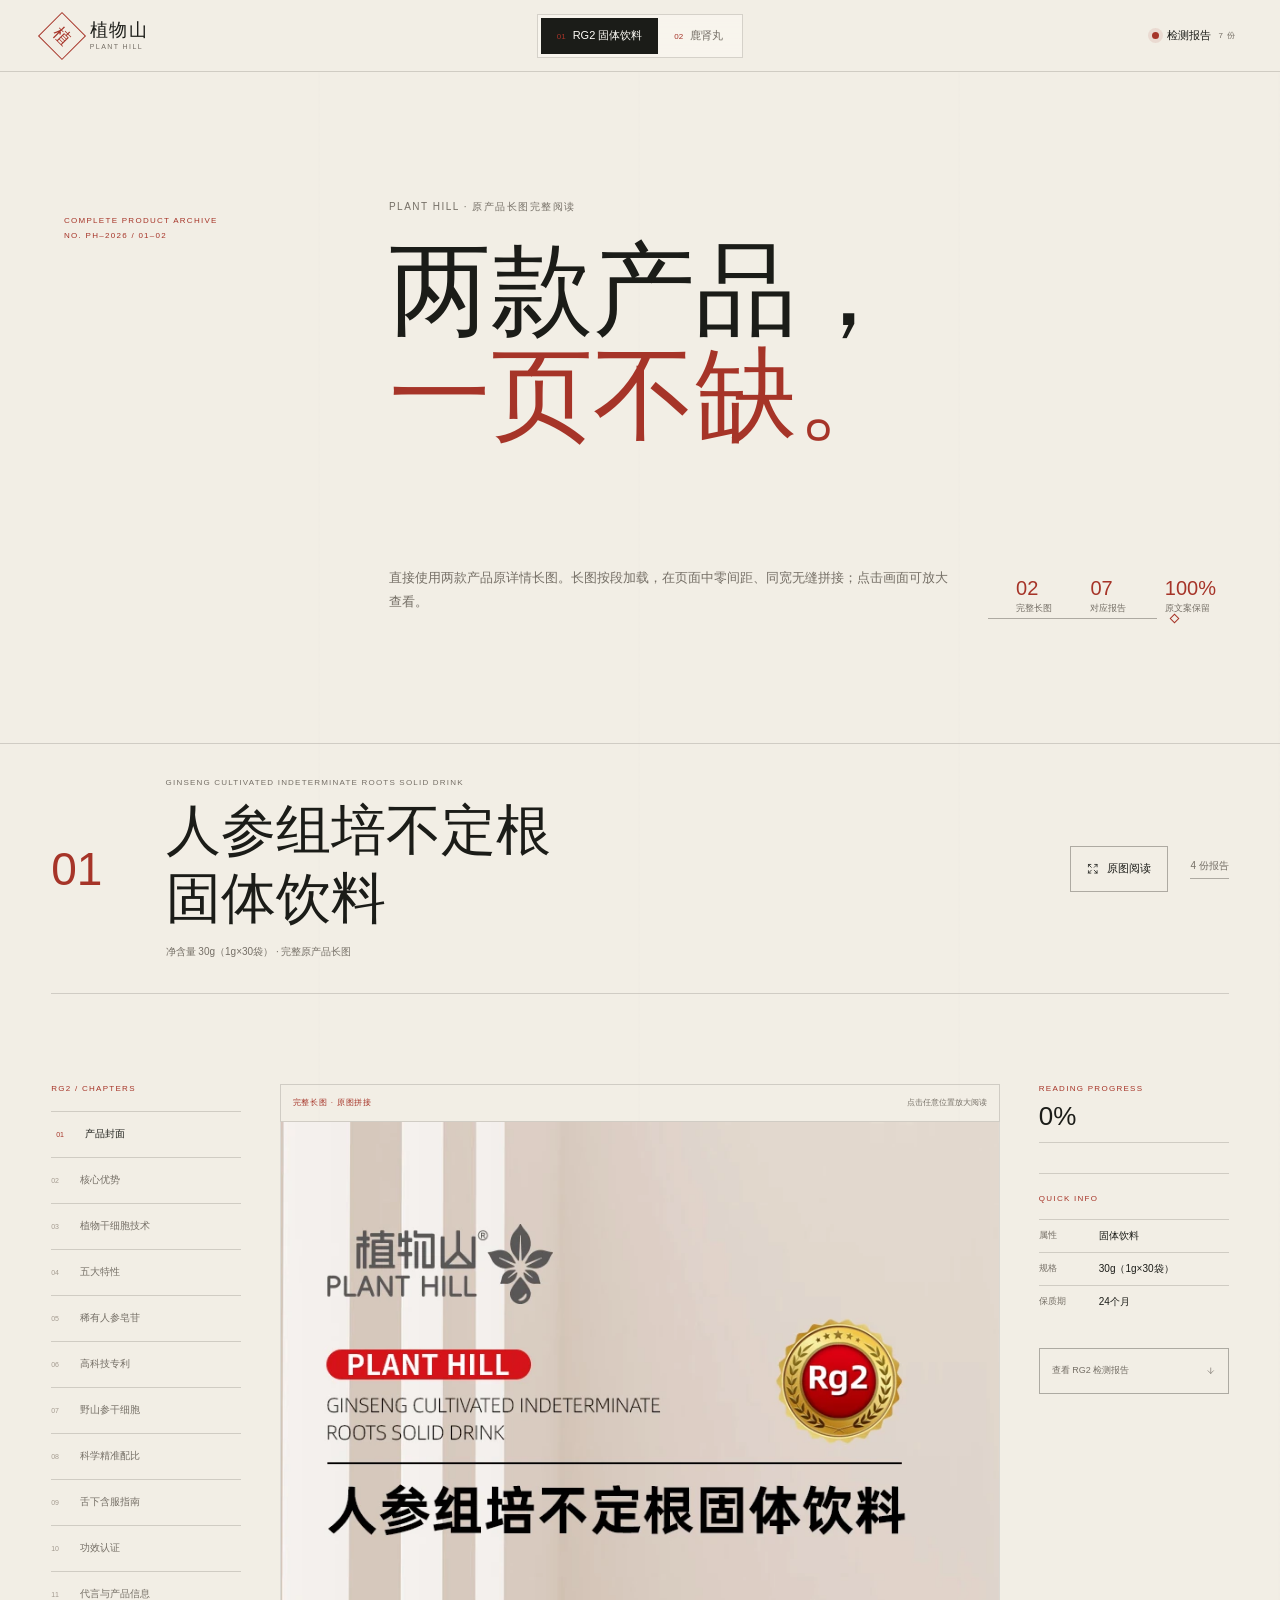
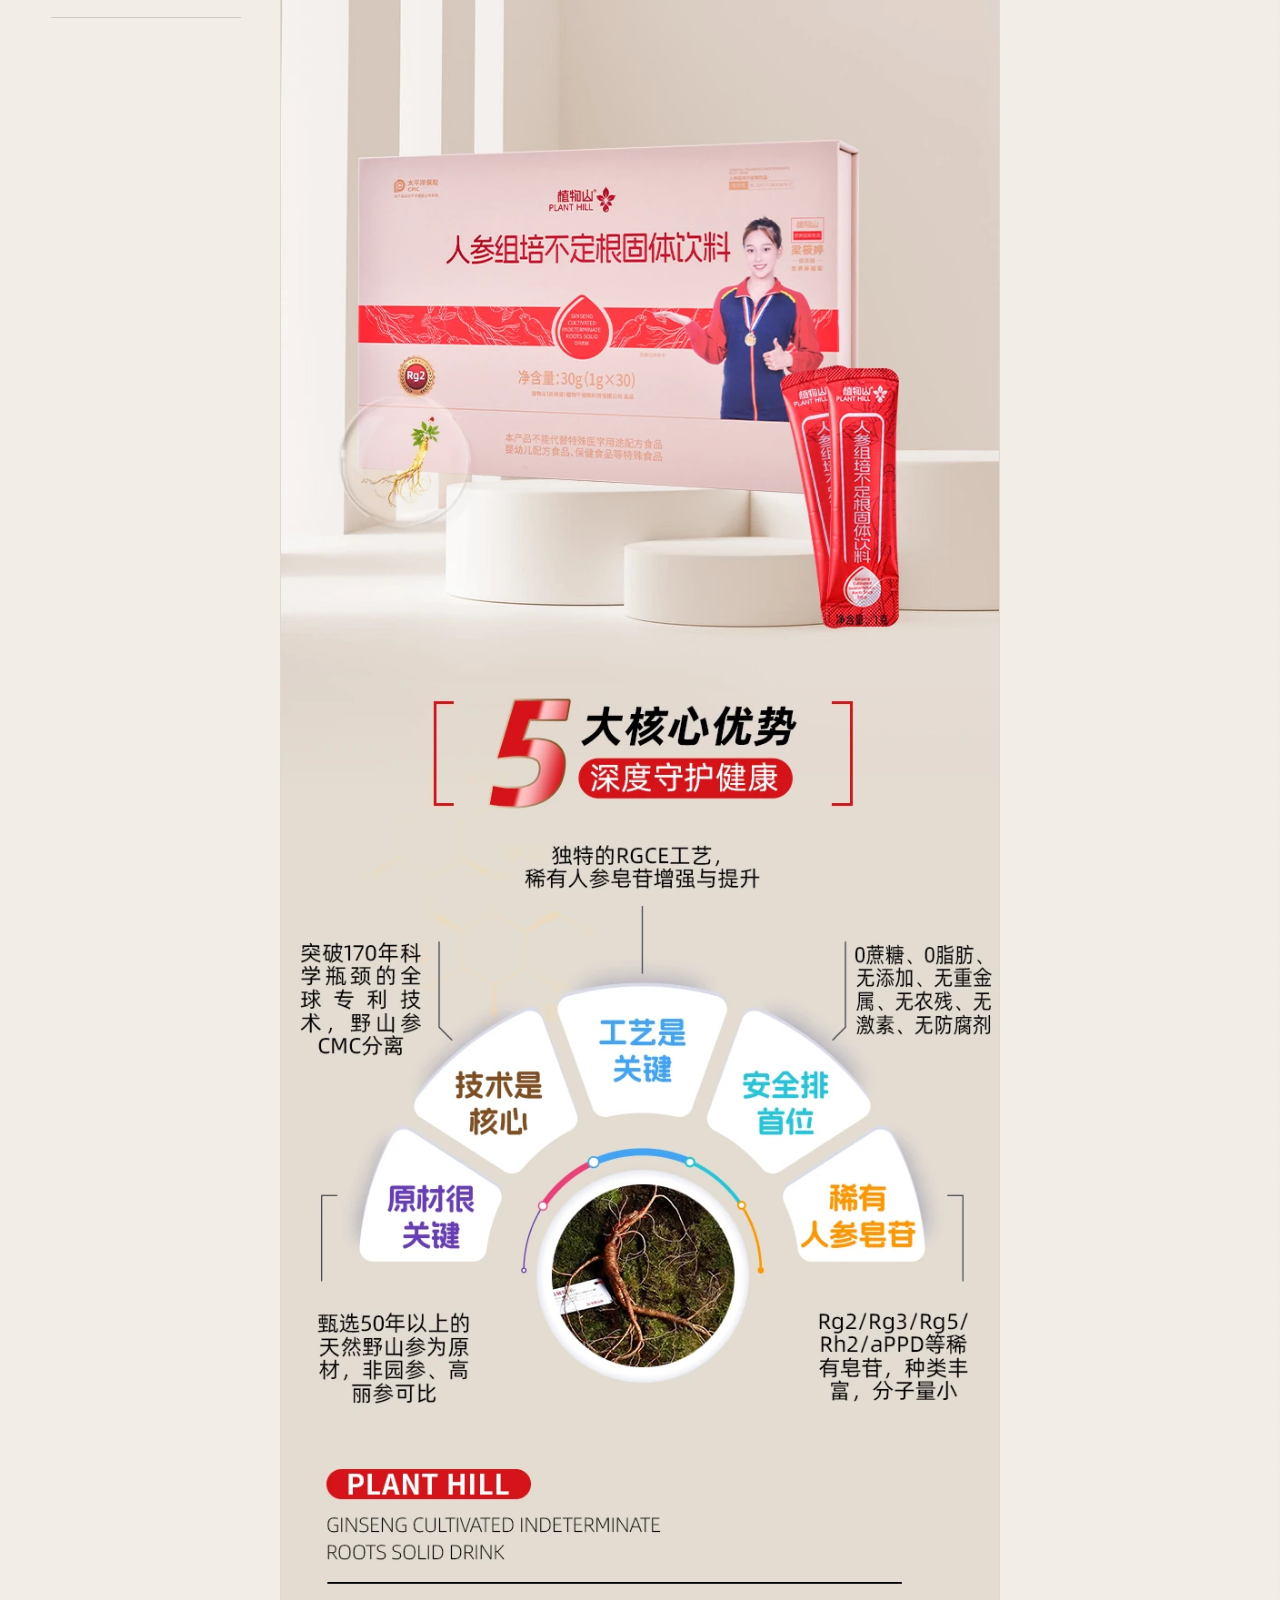
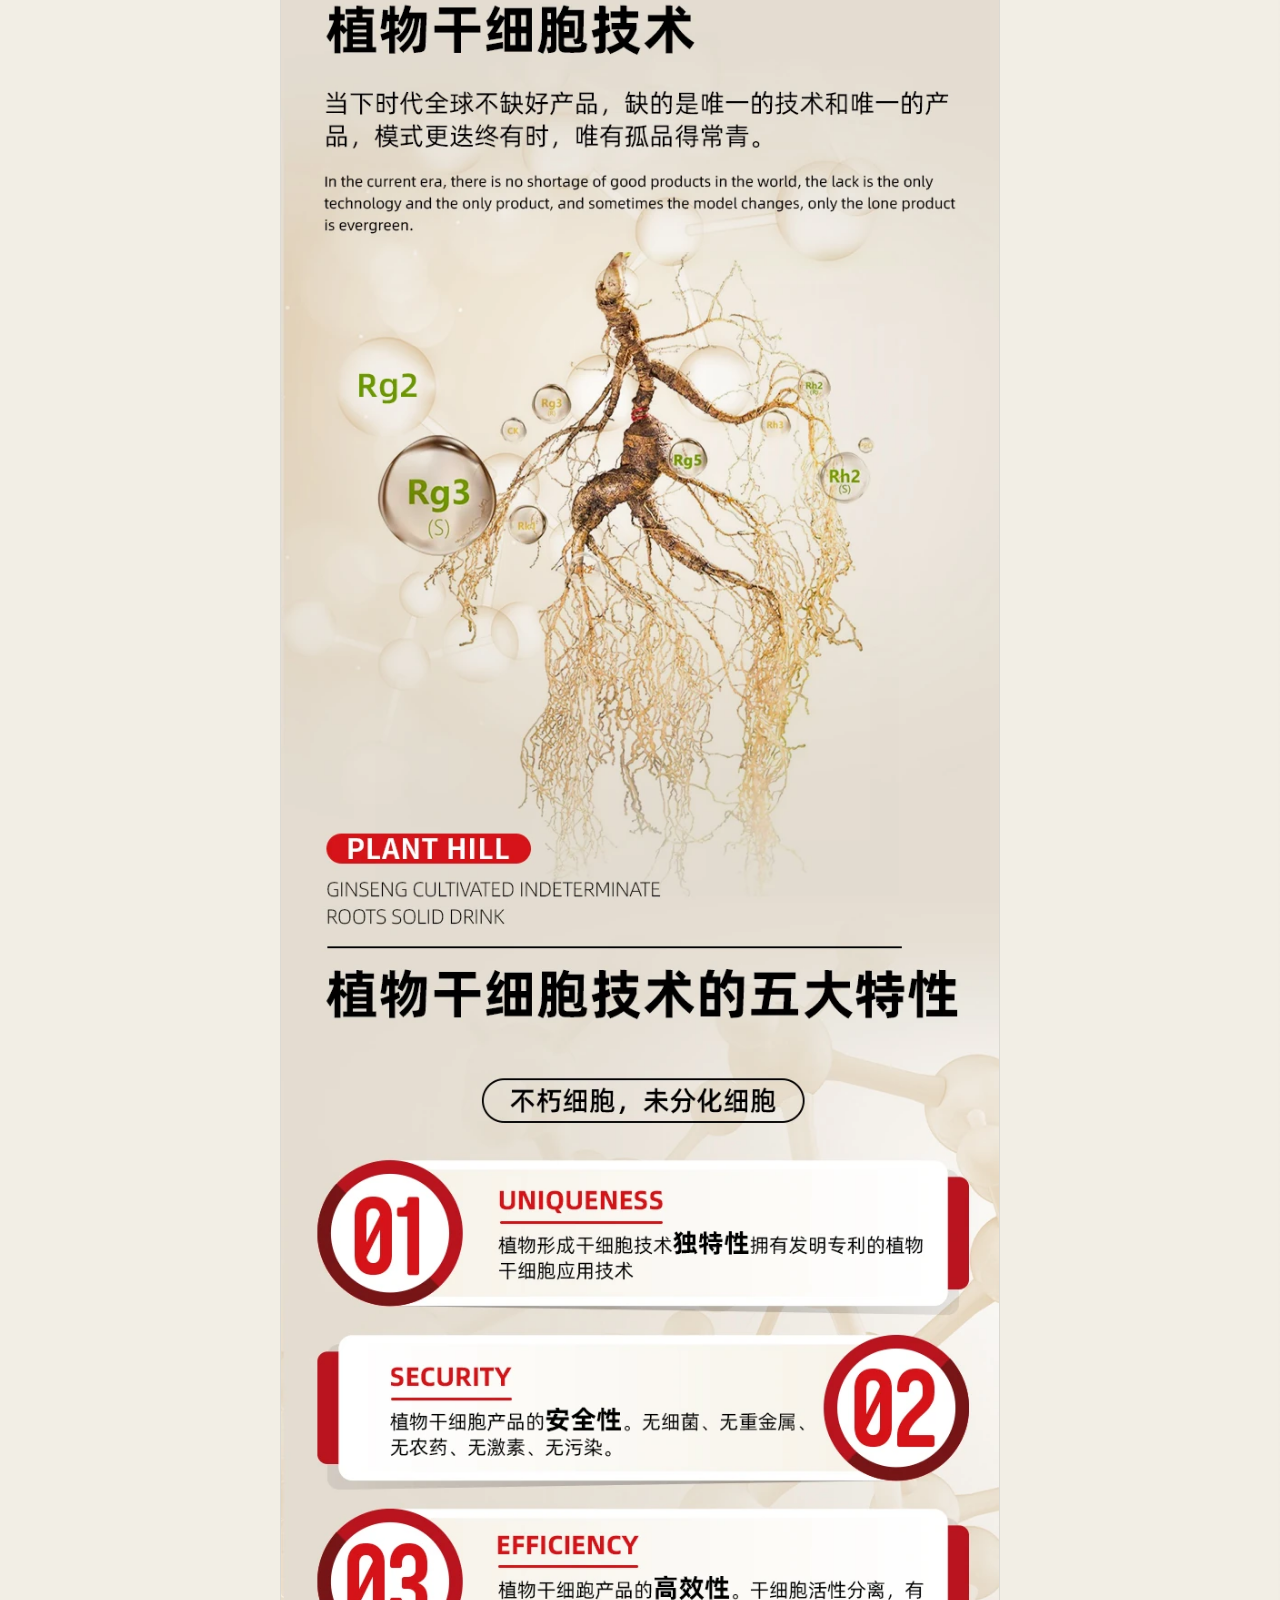
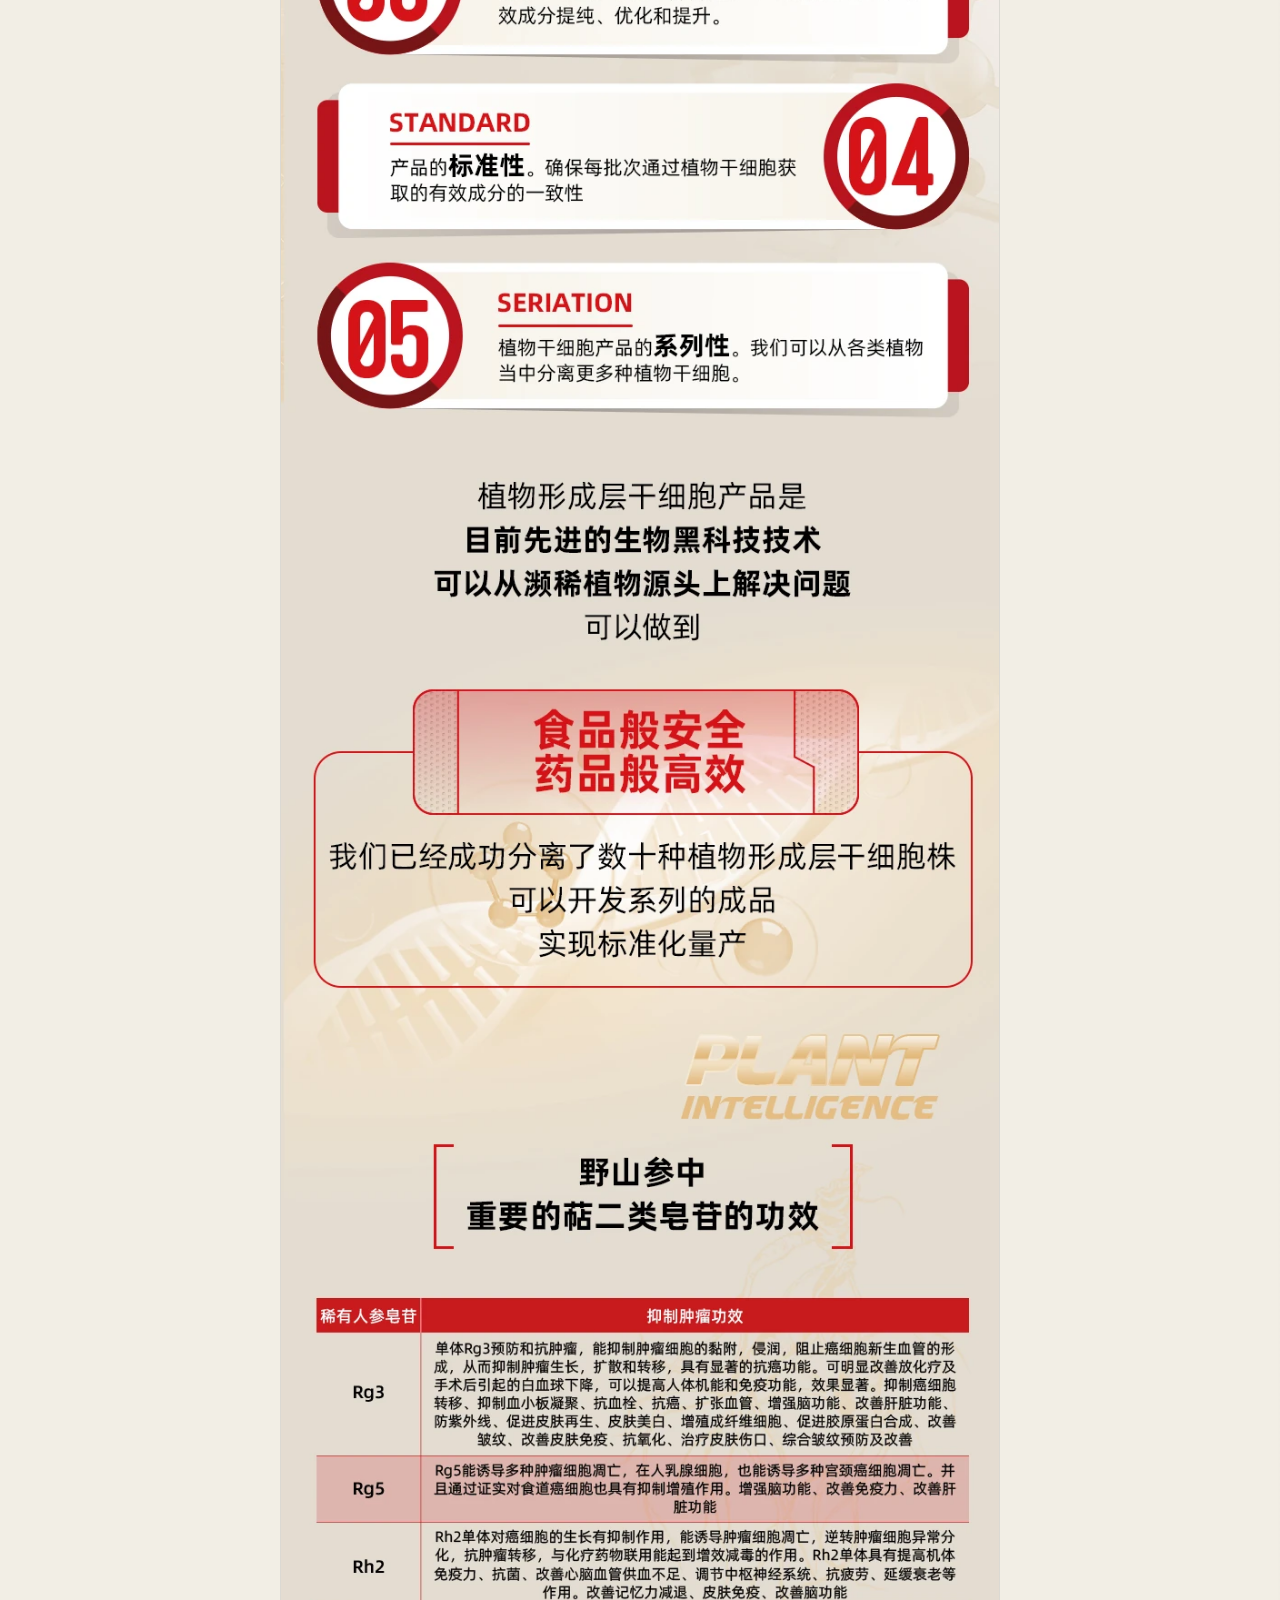
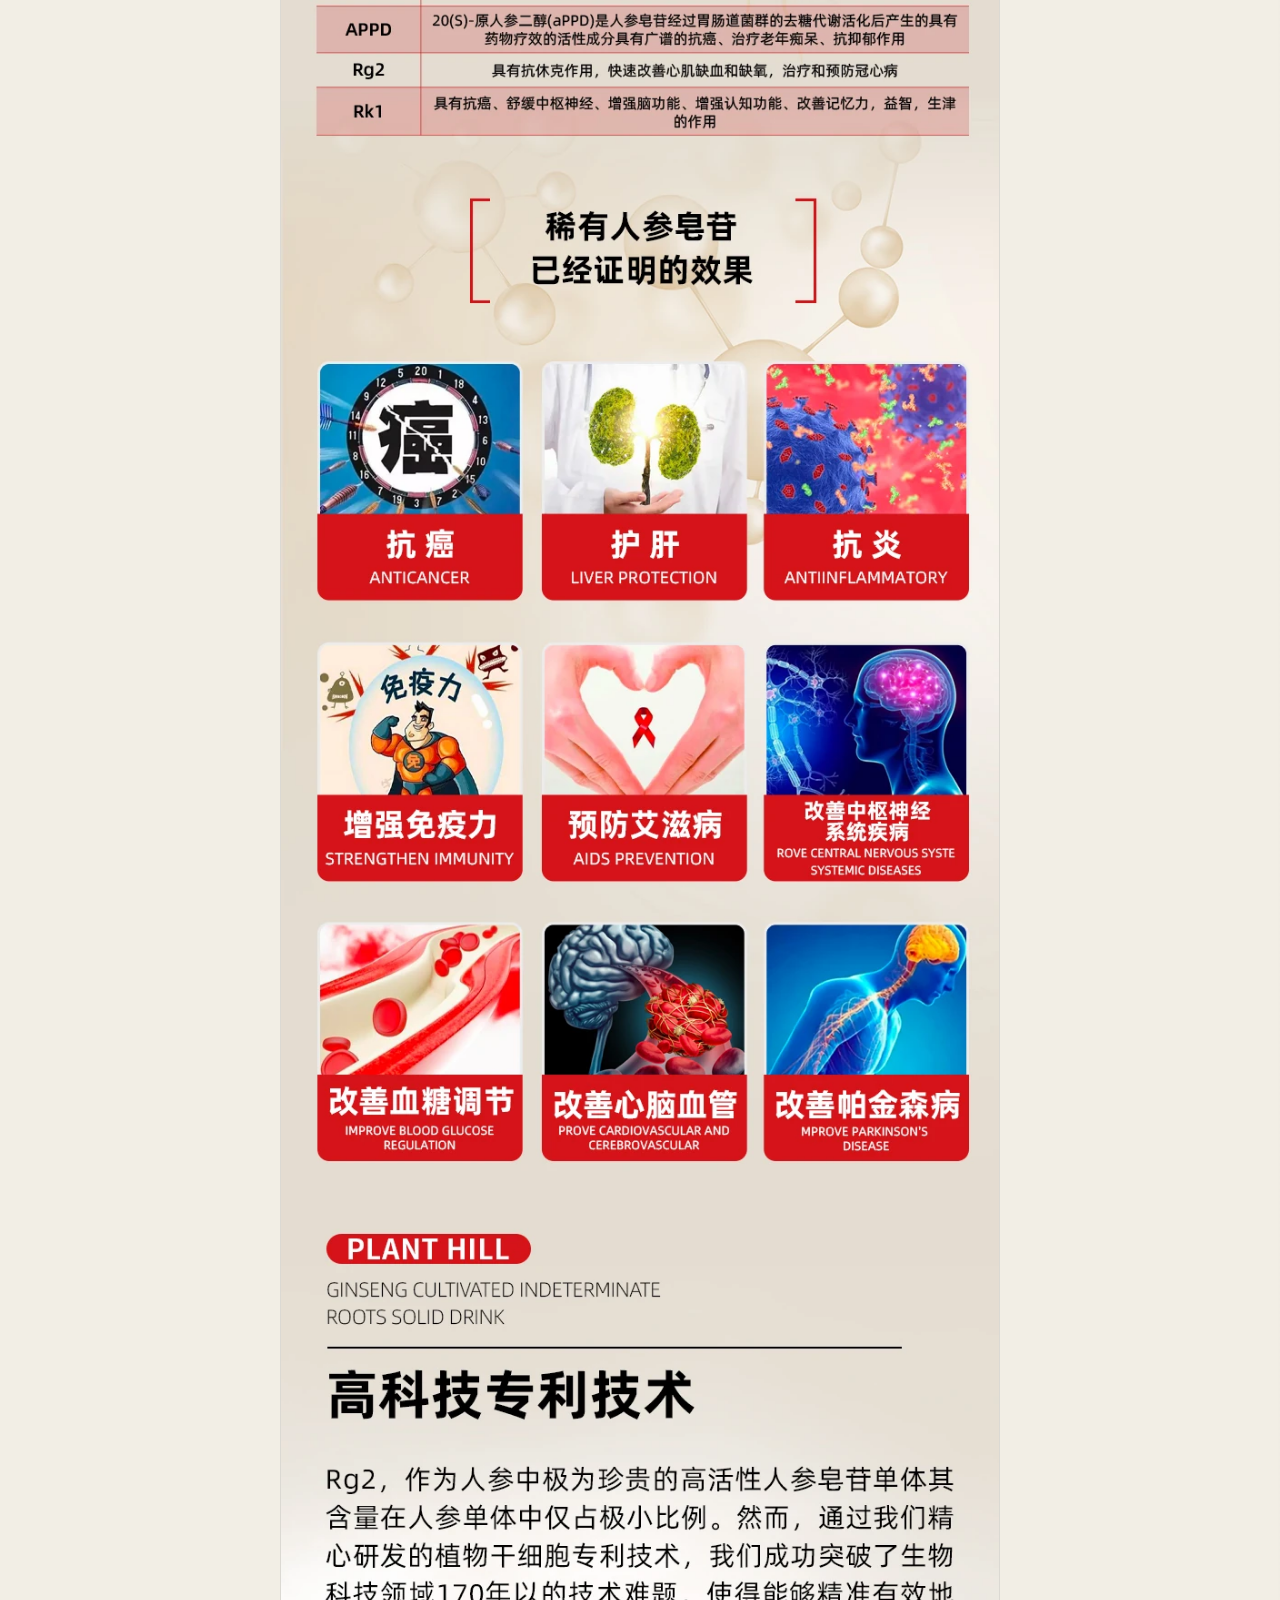
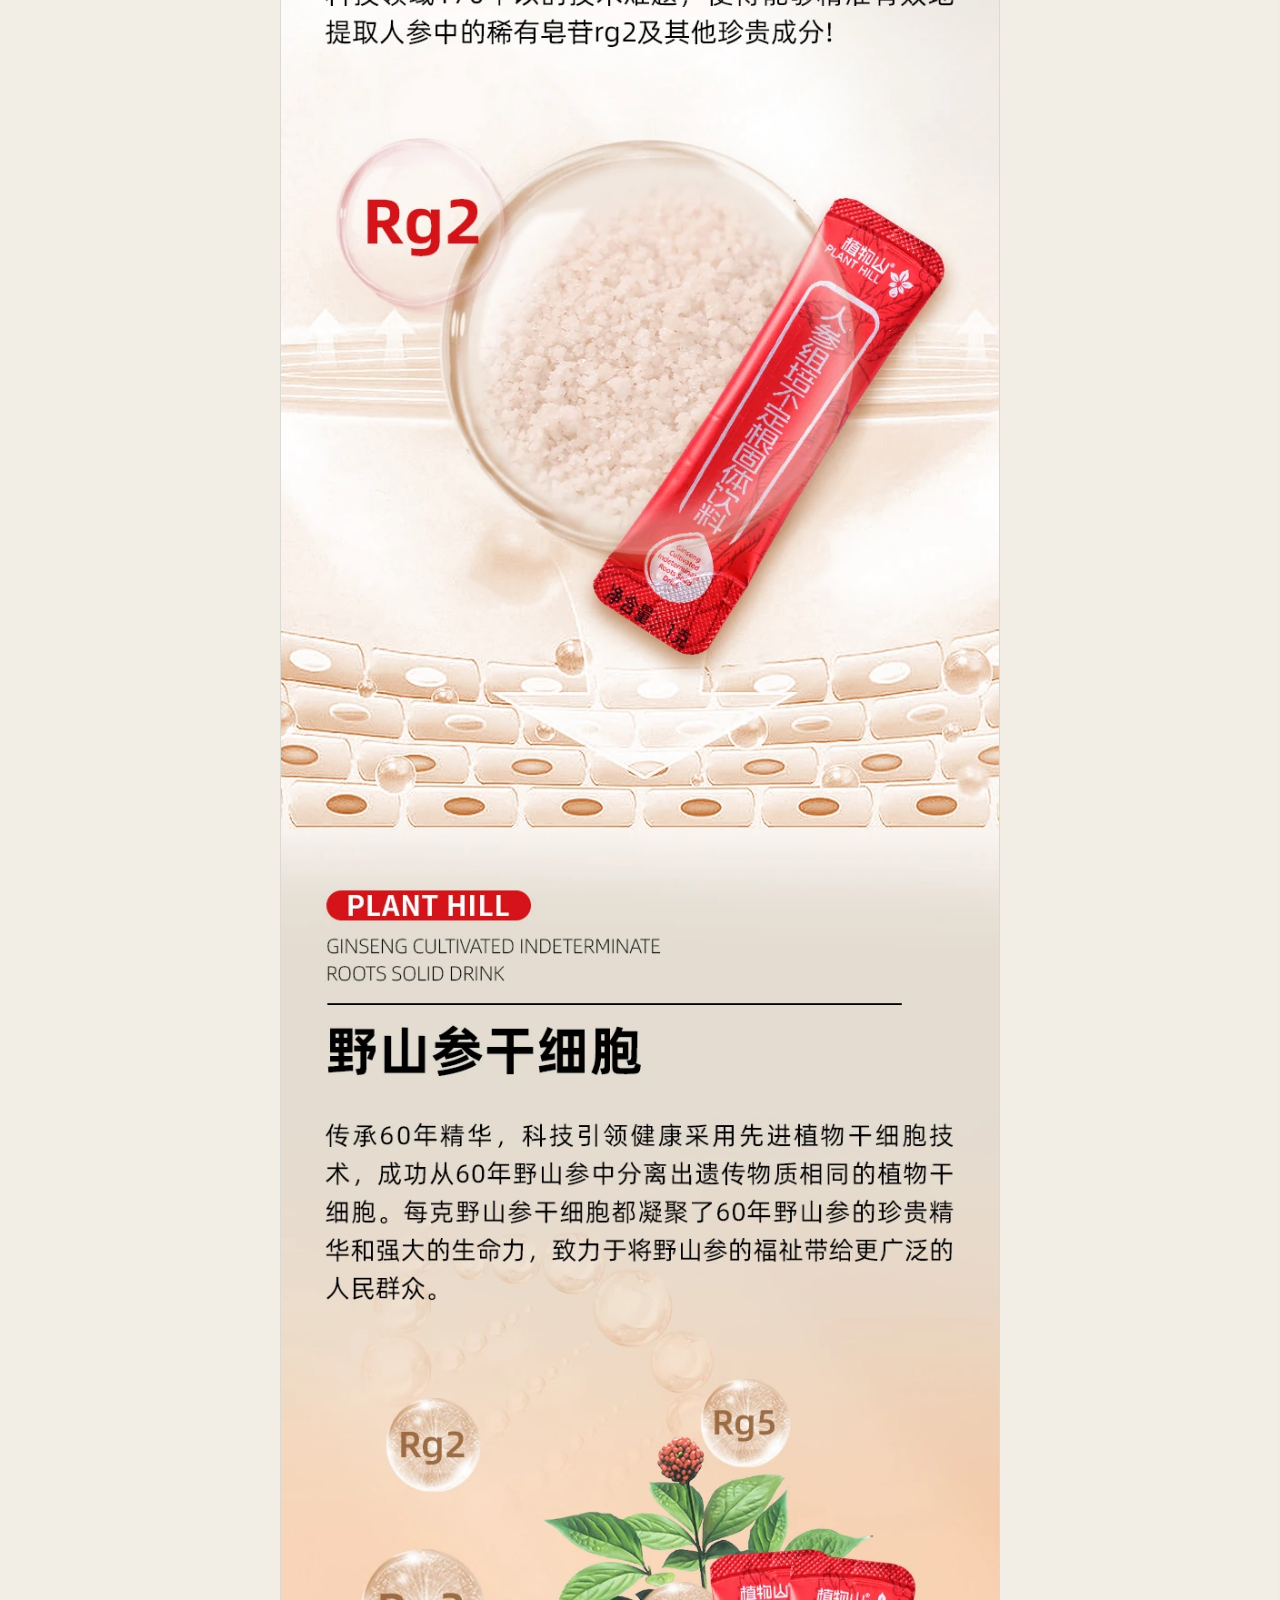
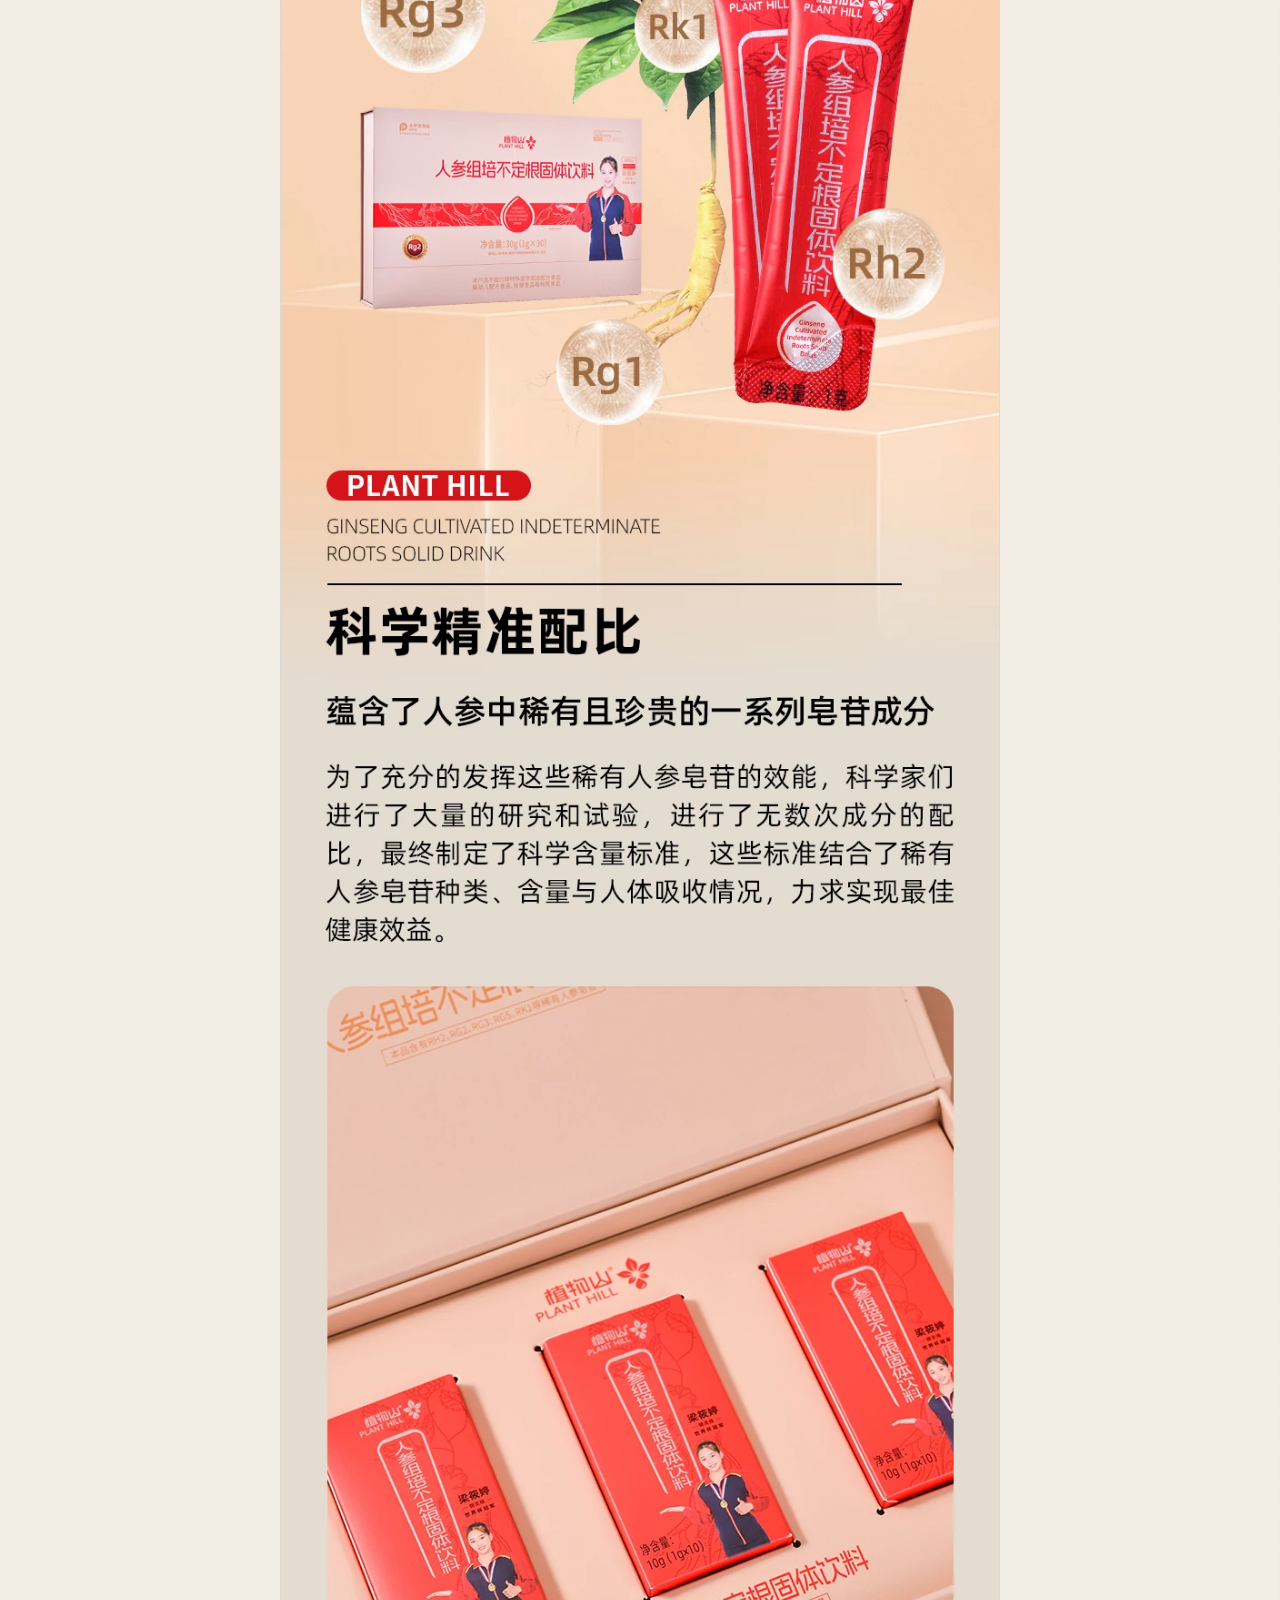
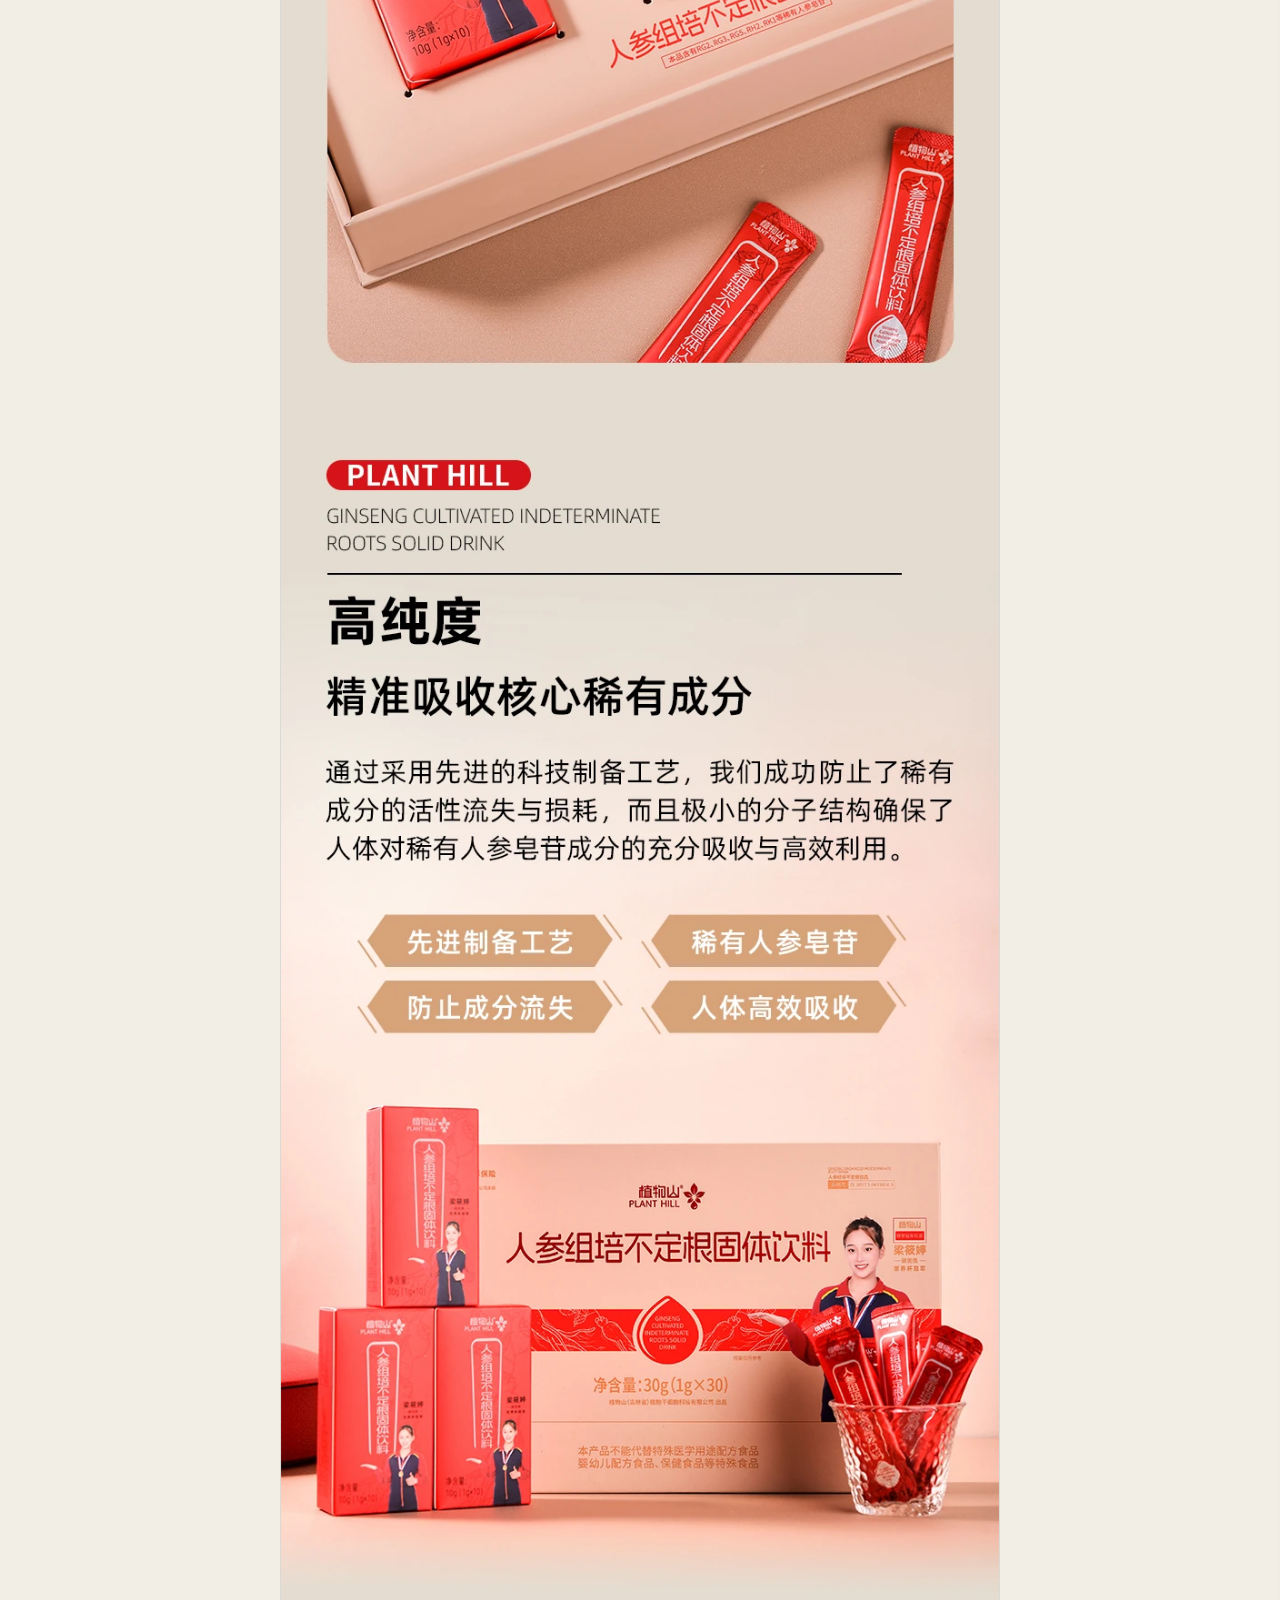
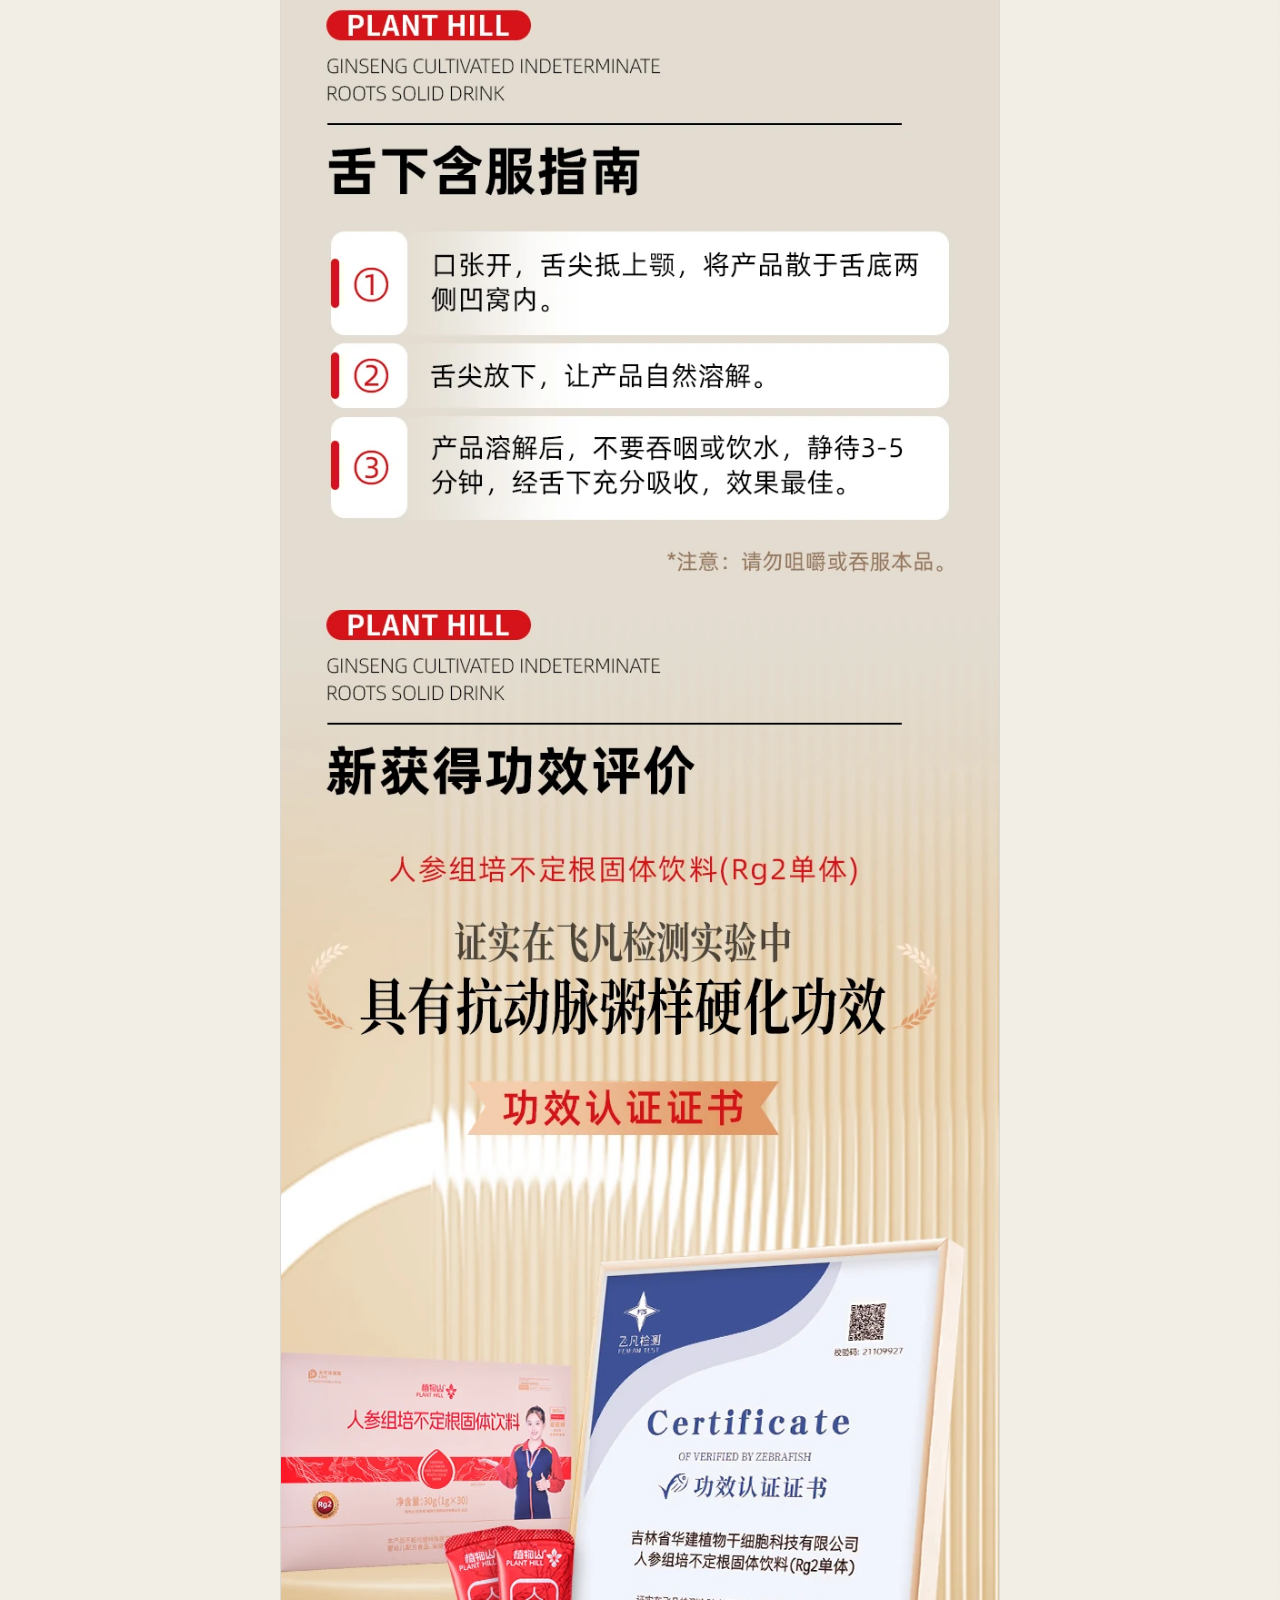
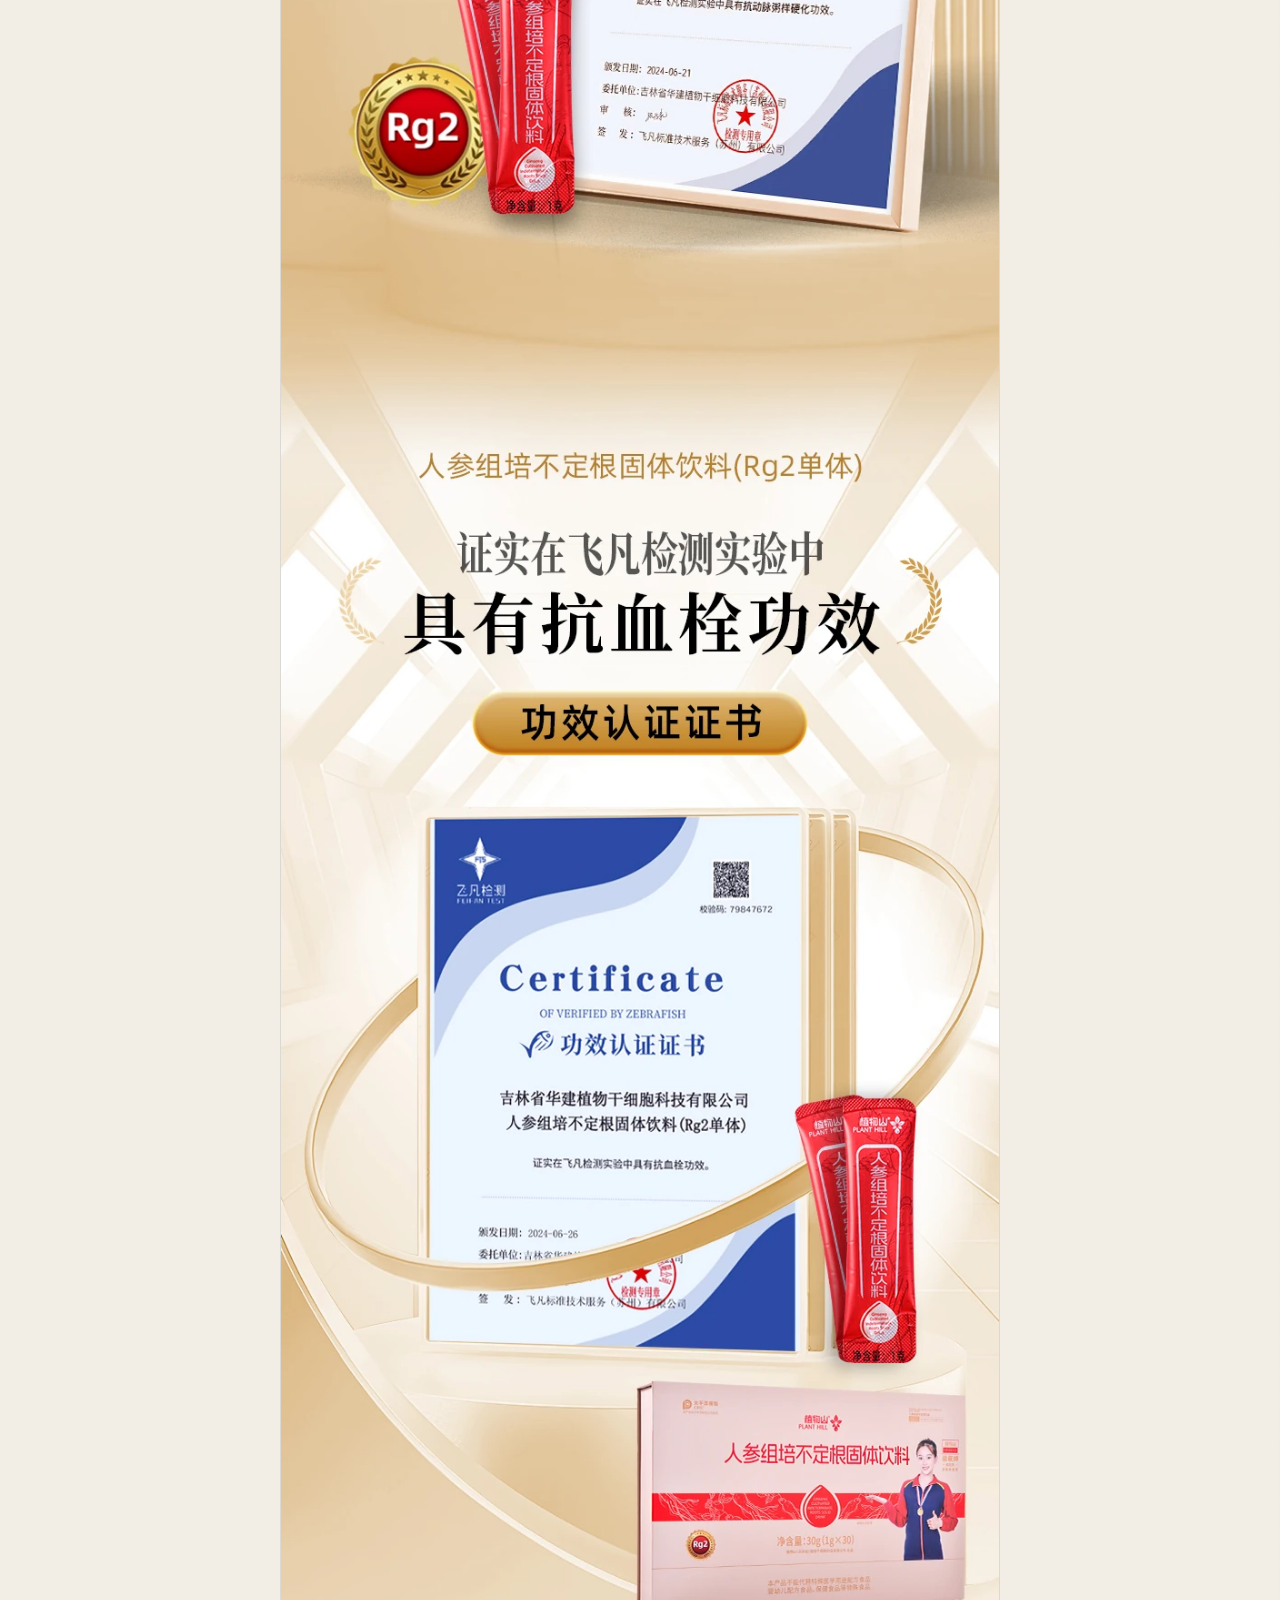
==== long-reader-archive.html @ 921b4574 "部署: 植物山 PLANT HILL 双产品长图档案 (用户源码包)" ====
<!doctype html>
<html lang="zh-CN">
<head>
  <meta charset="utf-8">
  <meta name="viewport" content="width=device-width, initial-scale=1, viewport-fit=cover">
  <meta name="theme-color" content="#f2eee5">
  <meta name="description" content="植物山两款产品完整长图档案，原图无缝呈现，并附带各产品对应检测报告。">
  <title>植物山 PLANT HILL｜产品长图档案</title>
  <link rel="icon" href="favicon.svg" type="image/svg+xml">
  <link rel="stylesheet" href="product-reader.css">
</head>
<body>
  <div class="read-progress" aria-hidden="true"><span></span></div>

  <header class="site-header">
    <a class="brand" href="#top" aria-label="植物山产品长图档案首页">
      <span class="brand-mark">植</span>
      <span>植物山<small>PLANT HILL</small></span>
    </a>
    <nav class="product-jump" aria-label="产品长图切换">
      <button class="is-active" type="button" data-jump-product="rg2"><span>01</span>RG2 固体饮料</button>
      <button type="button" data-jump-product="lushen"><span>02</span>鹿肾丸</button>
    </nav>
    <button class="report-jump" type="button" data-jump-reports>
      <span class="report-jump__dot"></span>
      检测报告
      <small>7 份</small>
    </button>
  </header>

  <main>
    <section class="opening" id="top">
      <div class="opening-index">COMPLETE PRODUCT ARCHIVE<br>NO. PH–2026 / 01–02</div>
      <div class="opening-copy">
        <p>PLANT HILL · 原产品长图完整阅读</p>
        <h1>两款产品，<br><em>一页不缺。</em></h1>
      </div>
      <div class="opening-note">
        <p>直接使用两款产品原详情长图。长图按段加载，在页面中零间距、同宽无缝拼接；点击画面可放大查看。</p>
        <dl>
          <div><dt>02</dt><dd>完整长图</dd></div>
          <div><dt>07</dt><dd>对应报告</dd></div>
          <div><dt>100%</dt><dd>原文案保留</dd></div>
        </dl>
      </div>
      <div class="opening-line" aria-hidden="true"><span></span><i></i></div>
    </section>

    <section class="product-document" id="rg2" data-document="rg2">
      <header class="document-head">
        <div class="document-number">01</div>
        <div class="document-title">
          <p>GINSENG CULTIVATED INDETERMINATE ROOTS SOLID DRINK</p>
          <h2>人参组培不定根<br>固体饮料</h2>
          <span>净含量 30g（1g×30袋） · 完整原产品长图</span>
        </div>
        <div class="document-actions">
          <button type="button" data-open-viewer="rg2">
            <svg aria-hidden="true"><use href="#icon-expand"></use></svg>
            原图阅读
          </button>
          <a href="#rg2-reports">4 份报告</a>
        </div>
      </header>

      <div class="mobile-chapters" aria-label="RG2 长图章节">
        <button type="button" data-chapter-product="rg2" data-chapter-y="0">产品封面</button>
        <button type="button" data-chapter-product="rg2" data-chapter-y="1200">核心优势</button>
        <button type="button" data-chapter-product="rg2" data-chapter-y="3150">五大特性</button>
        <button type="button" data-chapter-product="rg2" data-chapter-y="5150">稀有人参皂苷</button>
        <button type="button" data-chapter-product="rg2" data-chapter-y="9780">科学配比</button>
        <button type="button" data-chapter-product="rg2" data-chapter-y="13500">功效认证</button>
        <button type="button" data-chapter-product="rg2" data-chapter-y="18420">产品信息</button>
      </div>

      <div class="reader-shell">
        <aside class="chapter-rail" data-rail="rg2">
          <p>RG2 / CHAPTERS</p>
          <ol>
            <li><button class="is-active" type="button" data-chapter-product="rg2" data-chapter-y="0"><span>01</span>产品封面</button></li>
            <li><button type="button" data-chapter-product="rg2" data-chapter-y="1200"><span>02</span>核心优势</button></li>
            <li><button type="button" data-chapter-product="rg2" data-chapter-y="2100"><span>03</span>植物干细胞技术</button></li>
            <li><button type="button" data-chapter-product="rg2" data-chapter-y="3150"><span>04</span>五大特性</button></li>
            <li><button type="button" data-chapter-product="rg2" data-chapter-y="5150"><span>05</span>稀有人参皂苷</button></li>
            <li><button type="button" data-chapter-product="rg2" data-chapter-y="7100"><span>06</span>高科技专利</button></li>
            <li><button type="button" data-chapter-product="rg2" data-chapter-y="8450"><span>07</span>野山参干细胞</button></li>
            <li><button type="button" data-chapter-product="rg2" data-chapter-y="9780"><span>08</span>科学精准配比</button></li>
            <li><button type="button" data-chapter-product="rg2" data-chapter-y="11550"><span>09</span>舌下含服指南</button></li>
            <li><button type="button" data-chapter-product="rg2" data-chapter-y="13500"><span>10</span>功效认证</button></li>
            <li><button type="button" data-chapter-product="rg2" data-chapter-y="18420"><span>11</span>代言与产品信息</button></li>
          </ol>
        </aside>

        <div class="long-frame">
          <div class="long-toolbar">
            <span>完整长图 · 原图拼接</span>
            <span>点击任意位置放大阅读</span>
          </div>
          <div class="long-stack" data-long-product="rg2" data-total-height="20789" tabindex="0" role="button" aria-label="打开 RG2 产品长图阅读器">
            <img src="assets/long/rg2-01.webp" alt="人参组培不定根固体饮料产品长图上半部分" width="790" height="10395" loading="lazy" decoding="async">
            <img src="assets/long/rg2-02.webp" alt="人参组培不定根固体饮料产品长图下半部分" width="790" height="10394" loading="lazy" decoding="async">
            <span class="long-open-hint"><svg aria-hidden="true"><use href="#icon-expand"></use></svg>点击放大</span>
          </div>
        </div>

        <aside class="reader-tools">
          <div class="reading-status">
            <p>READING PROGRESS</p>
            <strong data-reading-percent="rg2">0%</strong>
            <i><b data-reading-bar="rg2"></b></i>
          </div>
          <div class="quick-facts">
            <p>QUICK INFO</p>
            <dl>
              <div><dt>属性</dt><dd>固体饮料</dd></div>
              <div><dt>规格</dt><dd>30g（1g×30袋）</dd></div>
              <div><dt>保质期</dt><dd>24个月</dd></div>
            </dl>
          </div>
          <a class="rail-report-link" href="#rg2-reports">
            查看 RG2 检测报告
            <svg aria-hidden="true"><use href="#icon-arrow-down"></use></svg>
          </a>
        </aside>
      </div>

      <section class="product-reports" id="rg2-reports" data-report-group="rg2">
        <header class="reports-head">
          <p>RG2 / VERIFICATION FILES</p>
          <div>
            <h3>人参组培不定根固体饮料<br><em>对应检测报告</em></h3>
            <p>以下 4 份文件与 RG2 产品相关，点击即在新窗口查看 PDF 原件。</p>
          </div>
        </header>
        <div class="report-grid report-grid--four">
          <a class="report-card" href="assets/reports/功效认证证书.pdf" target="_blank" rel="noopener">
            <span class="report-no">01</span>
            <img src="assets/reports/report-thumb-2.webp" alt="人参组培不定根固体饮料功效认证证书首页" loading="lazy">
            <div><small>CERTIFICATE</small><strong>功效认证证书</strong><span>查看 PDF <svg aria-hidden="true"><use href="#icon-open"></use></svg></span></div>
          </a>
          <a class="report-card" href="assets/reports/华建报告-抗血栓功效.pdf" target="_blank" rel="noopener">
            <span class="report-no">02</span>
            <img src="assets/reports/report-thumb-4.webp" alt="RG2 抗血栓功效华建报告首页" loading="lazy">
            <div><small>HUJIAN REPORT</small><strong>抗血栓功效</strong><span>查看 PDF <svg aria-hidden="true"><use href="#icon-open"></use></svg></span></div>
          </a>
          <a class="report-card" href="assets/reports/华建报告-抗动脉粥样硬化功效.pdf" target="_blank" rel="noopener">
            <span class="report-no">03</span>
            <img src="assets/reports/report-thumb-5.webp" alt="RG2 抗动脉粥样硬化功效华建报告首页" loading="lazy">
            <div><small>HUJIAN REPORT</small><strong>抗动脉粥样硬化功效</strong><span>查看 PDF <svg aria-hidden="true"><use href="#icon-open"></use></svg></span></div>
          </a>
          <a class="report-card" href="assets/reports/华建报告-心脏保护功效.pdf" target="_blank" rel="noopener">
            <span class="report-no">04</span>
            <img src="assets/reports/report-thumb-6.webp" alt="RG2 心脏保护功效华建报告首页" loading="lazy">
            <div><small>HUJIAN REPORT</small><strong>心脏保护功效</strong><span>查看 PDF <svg aria-hidden="true"><use href="#icon-open"></use></svg></span></div>
          </a>
        </div>
      </section>
    </section>

    <section class="product-document product-document--lushen" id="lushen" data-document="lushen">
      <header class="document-head">
        <div class="document-number">02</div>
        <div class="document-title">
          <p>GINSENG TISSUE CULTURE ADVENTITIOUS ROOTS DEER KIDNEY PILL</p>
          <h2>人参组培不定根<br>鹿肾丸</h2>
          <span>蜂产品制品 · 净含量 18g（6g×3） · 完整原产品长图</span>
        </div>
        <div class="document-actions">
          <button type="button" data-open-viewer="lushen">
            <svg aria-hidden="true"><use href="#icon-expand"></use></svg>
            原图阅读
          </button>
          <a href="#lushen-reports">3 份报告</a>
        </div>
      </header>

      <div class="mobile-chapters" aria-label="鹿肾丸长图章节">
        <button type="button" data-chapter-product="lushen" data-chapter-y="0">产品封面</button>
        <button type="button" data-chapter-product="lushen" data-chapter-y="1200">核心优势</button>
        <button type="button" data-chapter-product="lushen" data-chapter-y="2100">植物干细胞技术</button>
        <button type="button" data-chapter-product="lushen" data-chapter-y="3600">五大特性</button>
        <button type="button" data-chapter-product="lushen" data-chapter-y="5000">精选原料</button>
        <button type="button" data-chapter-product="lushen" data-chapter-y="8470">产品展示</button>
        <button type="button" data-chapter-product="lushen" data-chapter-y="10600">产品信息</button>
      </div>

      <div class="reader-shell">
        <aside class="chapter-rail" data-rail="lushen">
          <p>鹿肾丸 / CHAPTERS</p>
          <ol>
            <li><button class="is-active" type="button" data-chapter-product="lushen" data-chapter-y="0"><span>01</span>产品封面</button></li>
            <li><button type="button" data-chapter-product="lushen" data-chapter-y="1200"><span>02</span>核心优势</button></li>
            <li><button type="button" data-chapter-product="lushen" data-chapter-y="2100"><span>03</span>植物干细胞技术</button></li>
            <li><button type="button" data-chapter-product="lushen" data-chapter-y="3600"><span>04</span>生物学五大特性</button></li>
            <li><button type="button" data-chapter-product="lushen" data-chapter-y="5000"><span>05</span>严苛标准</button></li>
            <li><button type="button" data-chapter-product="lushen" data-chapter-y="5700"><span>06</span>精选原料</button></li>
            <li><button type="button" data-chapter-product="lushen" data-chapter-y="8470"><span>07</span>产品展示</button></li>
            <li><button type="button" data-chapter-product="lushen" data-chapter-y="10600"><span>08</span>产品信息</button></li>
          </ol>
        </aside>

        <div class="long-frame">
          <div class="long-toolbar">
            <span>完整长图 · 原图展示</span>
            <span>点击任意位置放大阅读</span>
          </div>
          <div class="long-stack" data-long-product="lushen" data-total-height="11874" tabindex="0" role="button" aria-label="打开鹿肾丸产品长图阅读器">
            <img src="assets/long/lushen-complete.webp" alt="人参组培不定根鹿肾丸完整产品长图" width="790" height="11874" loading="lazy" decoding="async">
            <span class="long-open-hint"><svg aria-hidden="true"><use href="#icon-expand"></use></svg>点击放大</span>
          </div>
        </div>

        <aside class="reader-tools">
          <div class="reading-status">
            <p>READING PROGRESS</p>
            <strong data-reading-percent="lushen">0%</strong>
            <i><b data-reading-bar="lushen"></b></i>
          </div>
          <div class="quick-facts">
            <p>QUICK INFO</p>
            <dl>
              <div><dt>属性</dt><dd>蜂产品制品</dd></div>
              <div><dt>规格</dt><dd>18g（6g×3）</dd></div>
              <div><dt>保质期</dt><dd>24个月</dd></div>
            </dl>
          </div>
          <a class="rail-report-link" href="#lushen-reports">
            查看鹿肾丸检测报告
            <svg aria-hidden="true"><use href="#icon-arrow-down"></use></svg>
          </a>
        </aside>
      </div>

      <section class="product-reports product-reports--lushen" id="lushen-reports" data-report-group="lushen">
        <header class="reports-head">
          <p>鹿肾丸 / VERIFICATION FILES</p>
          <div>
            <h3>人参组培不定根鹿肾丸<br><em>对应检测报告</em></h3>
            <p>以下 3 份文件与鹿肾丸产品相关，点击即在新窗口查看 PDF 原件。</p>
          </div>
        </header>
        <div class="report-grid report-grid--three">
          <a class="report-card" href="assets/reports/SGS综合检测报告.pdf" target="_blank" rel="noopener">
            <span class="report-no">01</span>
            <img src="assets/reports/report-thumb-1.webp" alt="鹿肾丸综合检测报告首页" loading="lazy">
            <div><small>SGS / COMPREHENSIVE</small><strong>SGS 综合检测</strong><span>查看 PDF <svg aria-hidden="true"><use href="#icon-open"></use></svg></span></div>
          </a>
          <a class="report-card" href="assets/reports/企业标准备案.pdf" target="_blank" rel="noopener">
            <span class="report-no">02</span>
            <img src="assets/reports/report-thumb-3.webp" alt="鹿肾丸企业标准备案首页" loading="lazy">
            <div><small>STANDARD</small><strong>企业标准备案</strong><span>查看 PDF <svg aria-hidden="true"><use href="#icon-open"></use></svg></span></div>
          </a>
          <a class="report-card" href="assets/reports/生产批次检测报告.pdf" target="_blank" rel="noopener">
            <span class="report-no">03</span>
            <img src="assets/reports/report-thumb-7.webp" alt="鹿肾丸生产批次检测报告首页" loading="lazy">
            <div><small>BATCH REPORT</small><strong>生产批次检测报告</strong><span>查看 PDF <svg aria-hidden="true"><use href="#icon-open"></use></svg></span></div>
          </a>
        </div>
      </section>
    </section>

    <section class="closing-note">
      <span>PLANT HILL / SOURCE MATERIALS</span>
      <h2>所见内容，<br><em>均来自原产品资料。</em></h2>
      <p>两款产品均属于食品，不能替代药品。产品说明、海报文字与检测结论请以原图和 PDF 原件为准。</p>
    </section>
  </main>

  <footer>
    <div class="footer-brand"><span class="brand-mark">植</span><strong>植物山 PLANT HILL</strong></div>
    <p>原图长档案 · 7 份报告可查</p>
    <a href="#top">返回顶部 <svg aria-hidden="true"><use href="#icon-arrow-up"></use></svg></a>
  </footer>

  <div class="viewer" id="viewer" role="dialog" aria-modal="true" aria-label="产品长图原图阅读器" hidden>
    <header>
      <div><span data-viewer-label>RG2 / 原图</span><small>拖动画面平移 · 双击切换缩放</small></div>
      <div class="viewer-tools">
        <button type="button" data-viewer-zoom-out aria-label="缩小">−</button>
        <button type="button" data-viewer-reset aria-label="恢复原始比例">1:1</button>
        <button type="button" data-viewer-zoom-in aria-label="放大">＋</button>
        <a href="#" target="_blank" rel="noopener" data-viewer-source>打开原文件</a>
        <button class="viewer-close" type="button" data-viewer-close aria-label="关闭阅读器">×</button>
      </div>
    </header>
    <div class="viewer-scroll" data-viewer-scroll>
      <div class="viewer-stack" data-viewer-stack></div>
    </div>
  </div>

  <div class="toast" role="status" aria-live="polite"></div>

  <svg class="icon-sprite" aria-hidden="true">
    <symbol id="icon-expand" viewBox="0 0 24 24">
      <path d="M8 3H3v5"></path><path d="m3 3 6 6"></path>
      <path d="M16 3h5v5"></path><path d="m21 3-6 6"></path>
      <path d="M8 21H3v-5"></path><path d="m3 21 6-6"></path>
      <path d="M16 21h5v-5"></path><path d="m21 21-6-6"></path>
    </symbol>
    <symbol id="icon-open" viewBox="0 0 24 24">
      <path d="M14 3h7v7"></path><path d="M10 14 21 3"></path>
      <path d="M21 14v5a2 2 0 0 1-2 2H5a2 2 0 0 1-2-2V5a2 2 0 0 1 2-2h5"></path>
    </symbol>
    <symbol id="icon-arrow-down" viewBox="0 0 24 24">
      <path d="M12 5v14"></path><path d="m19 12-7 7-7-7"></path>
    </symbol>
    <symbol id="icon-arrow-up" viewBox="0 0 24 24">
      <path d="M12 19V5"></path><path d="m5 12 7-7 7 7"></path>
    </symbol>
  </svg>

  <script src="product-reader.js"></script>
</body>
</html>
---- product-reader.css ----
:root {
  --paper: #f2eee5;
  --paper-deep: #e8e0d4;
  --ink: #1b1c18;
  --muted: #756f66;
  --faint: #a49b90;
  --line: rgba(43, 39, 34, 0.17);
  --line-strong: rgba(43, 39, 34, 0.34);
  --green: #203e31;
  --green-soft: #315446;
  --red: #a63428;
  --gold: #b18b4f;
  --white: #fffdf8;
  --header: rgba(242, 238, 229, 0.9);
  --serif: "Songti SC", "STSong", "Noto Serif CJK SC", serif;
  --sans: "PingFang SC", "Hiragino Sans GB", "Microsoft YaHei", sans-serif;
  --en: "Avenir Next", "Helvetica Neue", Arial, sans-serif;
}

* { box-sizing: border-box; }
html { scroll-behavior: smooth; background: var(--paper); }
body {
  margin: 0;
  min-width: 300px;
  overflow-x: hidden;
  background:
    linear-gradient(90deg, transparent calc(100% - 1px), rgba(43, 39, 34, 0.04) 100%),
    var(--paper);
  background-size: 25% 100%;
  color: var(--ink);
  font-family: var(--sans);
}
body.is-viewer-open { overflow: hidden; }
img { display: block; max-width: 100%; }
a { color: inherit; text-decoration: none; }
button { color: inherit; font: inherit; }
button, a { -webkit-tap-highlight-color: transparent; }
button:focus-visible, a:focus-visible, [tabindex]:focus-visible {
  outline: 2px solid var(--red);
  outline-offset: 4px;
}
.icon-sprite { position: absolute; width: 0; height: 0; overflow: hidden; }
svg {
  width: 1.05em;
  height: 1.05em;
  fill: none;
  stroke: currentColor;
  stroke-width: 1.6;
  stroke-linecap: round;
  stroke-linejoin: round;
}

.read-progress {
  position: fixed;
  top: 0;
  left: 0;
  z-index: 200;
  width: 100%;
  height: 2px;
}
.read-progress span {
  display: block;
  width: 0;
  height: 100%;
  background: var(--red);
  box-shadow: 0 0 12px rgba(166, 52, 40, 0.4);
}

.site-header {
  position: sticky;
  top: 0;
  z-index: 100;
  display: grid;
  grid-template-columns: 1fr auto 1fr;
  align-items: center;
  min-height: 72px;
  padding: 0 clamp(18px, 3.5vw, 58px);
  border-bottom: 1px solid var(--line);
  background: var(--header);
  backdrop-filter: blur(18px);
}
.brand { display: inline-flex; align-items: center; gap: 11px; width: fit-content; }
.brand-mark {
  display: grid;
  width: 34px;
  height: 34px;
  place-items: center;
  border: 1px solid var(--red);
  color: var(--red);
  font-family: var(--serif);
  font-size: 17px;
  transform: rotate(45deg);
}
.brand > span:last-child { display: grid; font-family: var(--serif); font-size: 18px; line-height: 1.15; letter-spacing: 0.08em; }
.brand small { margin-top: 3px; color: var(--muted); font-family: var(--en); font-size: 7px; letter-spacing: 0.2em; }

.product-jump {
  display: flex;
  min-height: 44px;
  padding: 3px;
  border: 1px solid var(--line);
  background: rgba(255, 253, 248, 0.42);
}
.product-jump button {
  min-height: 36px;
  padding: 0 16px;
  border: 0;
  background: transparent;
  color: var(--muted);
  font-size: 11px;
  cursor: pointer;
  transition: background-color 180ms ease, color 180ms ease;
}
.product-jump button span { margin-right: 7px; color: var(--red); font-family: var(--en); font-size: 8px; }
.product-jump button.is-active { background: var(--ink); color: var(--white); }

.report-jump {
  display: inline-flex;
  min-height: 44px;
  align-items: center;
  justify-self: end;
  gap: 8px;
  padding: 0;
  border: 0;
  background: transparent;
  font-size: 11px;
  cursor: pointer;
}
.report-jump__dot { width: 7px; height: 7px; border-radius: 50%; background: var(--red); box-shadow: 0 0 0 4px rgba(166, 52, 40, 0.1); }
.report-jump small { color: var(--muted); font-family: var(--en); font-size: 8px; letter-spacing: 0.08em; }

.opening {
  position: relative;
  display: grid;
  grid-template-columns: minmax(170px, 0.3fr) minmax(0, 1fr);
  gap: clamp(24px, 6vw, 96px);
  min-height: 520px;
  align-content: center;
  padding: clamp(80px, 10vw, 140px) clamp(22px, 5vw, 76px);
  border-bottom: 1px solid var(--line);
}
.opening-index { align-self: start; margin-top: 13px; color: var(--red); font-family: var(--en); font-size: 8px; letter-spacing: 0.16em; line-height: 1.9; }
.opening-copy { position: relative; z-index: 2; }
.opening-copy > p { margin: 0 0 24px; color: var(--muted); font-size: 10px; letter-spacing: 0.15em; }
.opening h1 { margin: 0; font-family: var(--serif); font-size: clamp(60px, 8vw, 126px); font-weight: 500; line-height: 1.03; }
.opening h1 em { color: var(--red); font-style: normal; }
.opening-note {
  grid-column: 2;
  display: flex;
  align-items: flex-end;
  justify-content: space-between;
  gap: 40px;
  margin-top: 40px;
}
.opening-note > p { max-width: 560px; margin: 0; color: var(--muted); font-size: 13px; line-height: 1.9; }
.opening-note dl { display: flex; flex: 0 0 auto; gap: clamp(18px, 3vw, 42px); margin: 0; }
.opening-note dl div { display: grid; gap: 2px; }
.opening-note dt { color: var(--red); font-family: var(--en); font-size: 20px; font-weight: 400; }
.opening-note dd { margin: 0; color: var(--muted); font-size: 9px; white-space: nowrap; }
.opening-line { position: absolute; right: 8%; bottom: 18%; display: flex; width: 190px; align-items: center; gap: 14px; }
.opening-line span { flex: 1; height: 1px; background: var(--line-strong); }
.opening-line i { width: 7px; height: 7px; border: 1px solid var(--red); transform: rotate(45deg); }

.product-document {
  position: relative;
  padding: 0 clamp(18px, 4vw, 64px) clamp(90px, 12vw, 170px);
  border-bottom: 1px solid var(--line);
}
.product-document--lushen { background: var(--paper-deep); }
.document-head {
  display: grid;
  grid-template-columns: 76px minmax(0, 1fr) auto;
  gap: clamp(18px, 3vw, 44px);
  align-items: center;
  width: min(1320px, 100%);
  min-height: 250px;
  margin-inline: auto;
  border-bottom: 1px solid var(--line);
}
.document-number { color: var(--red); font-family: var(--en); font-size: 46px; font-weight: 300; }
.document-title > p { margin: 0 0 10px; color: var(--muted); font-family: var(--en); font-size: 8px; letter-spacing: 0.15em; }
.document-title h2 { margin: 0; font-family: var(--serif); font-size: clamp(36px, 4.3vw, 64px); font-weight: 500; line-height: 1.24; }
.document-title span { display: block; margin-top: 12px; color: var(--muted); font-size: 10px; }
.document-actions { display: flex; align-items: center; gap: 22px; }
.document-actions button {
  display: inline-flex;
  min-height: 46px;
  align-items: center;
  gap: 9px;
  padding: 0 16px;
  border: 1px solid var(--line-strong);
  background: transparent;
  font-size: 11px;
  cursor: pointer;
  transition: border-color 180ms ease, background-color 180ms ease;
}
.document-actions button:hover { border-color: var(--red); background: rgba(166, 52, 40, 0.06); }
.document-actions a { padding-bottom: 5px; border-bottom: 1px solid var(--line-strong); color: var(--muted); font-size: 10px; }

.reader-shell {
  display: grid;
  grid-template-columns: minmax(150px, 190px) minmax(0, 790px) minmax(150px, 190px);
  gap: clamp(22px, 3vw, 46px);
  align-items: start;
  width: min(1320px, 100%);
  margin: clamp(50px, 7vw, 90px) auto 0;
}
.chapter-rail,
.reader-tools {
  position: sticky;
  top: 106px;
  align-self: start;
}
.chapter-rail > p,
.reader-tools p {
  margin: 0;
  color: var(--red);
  font-family: var(--en);
  font-size: 8px;
  letter-spacing: 0.16em;
}
.chapter-rail ol { display: grid; gap: 0; margin: 18px 0 0; padding: 0; border-top: 1px solid var(--line); list-style: none; }
.chapter-rail li { border-bottom: 1px solid var(--line); }
.chapter-rail button {
  display: grid;
  grid-template-columns: 22px 1fr;
  width: 100%;
  min-height: 45px;
  align-items: center;
  gap: 7px;
  padding: 0;
  border: 0;
  background: transparent;
  color: var(--muted);
  font-size: 10px;
  text-align: left;
  cursor: pointer;
  transition: color 180ms ease, padding-left 180ms ease;
}
.chapter-rail button span { color: var(--faint); font-family: var(--en); font-size: 7px; }
.chapter-rail button:hover,
.chapter-rail button.is-active { padding-left: 5px; color: var(--ink); }
.chapter-rail button.is-active span { color: var(--red); }

.mobile-chapters { display: none; }
.long-frame { min-width: 0; }
.long-toolbar {
  display: flex;
  min-height: 38px;
  align-items: center;
  justify-content: space-between;
  gap: 20px;
  padding: 0 12px;
  border: 1px solid var(--line);
  color: var(--muted);
  font-size: 8px;
}
.long-toolbar span:first-child { color: var(--red); letter-spacing: 0.1em; }
.long-toolbar button {
  display: inline-flex;
  min-height: 30px;
  align-items: center;
  gap: 7px;
  padding: 0 8px;
  border: 0;
  background: transparent;
  color: var(--muted);
  font-size: 8px;
  cursor: pointer;
}
.long-toolbar button:hover { color: var(--red); }
.long-stack {
  position: relative;
  width: 100%;
  margin: 0;
  overflow: hidden;
  border-right: 1px solid var(--line);
  border-bottom: 1px solid var(--line);
  border-left: 1px solid var(--line);
  background: var(--white);
  cursor: zoom-in;
  line-height: 0;
}
.long-stack img {
  display: block;
  width: 100%;
  height: auto;
  margin: 0;
  border: 0;
  vertical-align: top;
}
.long-open-hint {
  position: sticky;
  right: 14px;
  bottom: 18px;
  z-index: 4;
  display: flex;
  float: right;
  width: fit-content;
  align-items: center;
  gap: 7px;
  margin-top: -52px;
  margin-right: 14px;
  padding: 8px 10px;
  border: 1px solid rgba(255, 255, 255, 0.32);
  background: rgba(27, 28, 24, 0.72);
  color: #fff;
  font-size: 9px;
  line-height: 1;
  backdrop-filter: blur(10px);
}

.reader-tools { display: grid; gap: 30px; }
.reading-status strong { display: block; margin: 8px 0 10px; color: var(--ink); font-family: var(--en); font-size: 26px; font-weight: 300; }
.reading-status > i { display: block; width: 100%; height: 1px; overflow: hidden; background: var(--line); }
.reading-status > i b { display: block; width: 0; height: 100%; background: var(--red); transition: width 120ms linear; }
.quick-facts { padding-top: 20px; border-top: 1px solid var(--line); }
.quick-facts dl { margin: 16px 0 0; }
.quick-facts dl div { display: grid; grid-template-columns: 52px 1fr; gap: 8px; padding: 9px 0; border-top: 1px solid var(--line); }
.quick-facts dt { color: var(--muted); font-size: 9px; }
.quick-facts dd { margin: 0; font-size: 10px; }
.rail-report-link {
  display: flex;
  min-height: 46px;
  align-items: center;
  justify-content: space-between;
  gap: 10px;
  padding: 0 12px;
  border: 1px solid var(--line-strong);
  color: var(--muted);
  font-size: 9px;
}
.rail-report-link:hover { border-color: var(--red); color: var(--ink); }

.product-reports {
  width: min(1320px, 100%);
  margin: clamp(90px, 12vw, 170px) auto 0;
  padding-top: 42px;
  border-top: 1px solid var(--line);
}
.reports-head {
  display: grid;
  grid-template-columns: minmax(180px, 0.28fr) minmax(0, 1fr);
  gap: clamp(30px, 7vw, 100px);
  margin-bottom: 48px;
}
.reports-head > p { margin: 7px 0 0; color: var(--red); font-family: var(--en); font-size: 8px; letter-spacing: 0.16em; }
.reports-head h3 { margin: 0; font-family: var(--serif); font-size: clamp(38px, 4.8vw, 70px); font-weight: 500; line-height: 1.25; }
.reports-head h3 em { color: var(--red); font-style: normal; }
.reports-head div > p { margin: 18px 0 0; color: var(--muted); font-size: 12px; }
.report-grid { display: grid; gap: 16px; }
.report-grid--four { grid-template-columns: repeat(4, 1fr); }
.report-grid--three { grid-template-columns: repeat(3, 1fr); }
.report-card {
  position: relative;
  display: flex;
  min-height: 420px;
  flex-direction: column;
  overflow: hidden;
  padding: 14px;
  border: 1px solid var(--line);
  background: rgba(255, 253, 248, 0.38);
  transition: border-color 200ms ease, transform 200ms ease, box-shadow 200ms ease;
}
.report-card:hover { border-color: var(--red); box-shadow: 0 24px 60px rgba(46, 36, 29, 0.11); transform: translateY(-4px); }
.report-card > img { width: 100%; height: 270px; object-fit: cover; object-position: top; border: 1px solid var(--line); filter: saturate(0.75); transition: filter 200ms ease, transform 500ms ease; }
.report-card:hover > img { filter: saturate(0.96); transform: scale(1.015); }
.report-no { position: absolute; top: 24px; right: 24px; z-index: 2; padding: 4px 7px; border: 1px solid var(--line-strong); background: var(--paper); color: var(--red); font-family: var(--en); font-size: 8px; }
.report-card > div { display: flex; flex: 1; flex-direction: column; padding: 17px 1px 0; }
.report-card small { color: var(--red); font-family: var(--en); font-size: 7px; letter-spacing: 0.14em; }
.report-card strong { margin-top: 5px; font-family: var(--serif); font-size: 21px; font-weight: 500; }
.report-card div > span { display: flex; align-items: center; justify-content: space-between; margin-top: auto; padding-top: 20px; color: var(--muted); font-size: 9px; }

.closing-note {
  display: grid;
  grid-template-columns: 0.32fr 1fr;
  gap: clamp(30px, 7vw, 100px);
  padding: clamp(100px, 12vw, 170px) clamp(22px, 5vw, 76px);
  background: var(--green);
  color: var(--paper);
}
.closing-note > span { color: rgba(242, 238, 229, 0.5); font-family: var(--en); font-size: 8px; letter-spacing: 0.16em; }
.closing-note h2 { grid-column: 2; margin: 0; font-family: var(--serif); font-size: clamp(46px, 6vw, 88px); font-weight: 500; line-height: 1.2; }
.closing-note h2 em { color: #d4b984; font-style: normal; }
.closing-note p { grid-column: 2; max-width: 610px; margin: -35px 0 0; color: rgba(242, 238, 229, 0.62); font-size: 12px; line-height: 1.9; }

footer {
  display: grid;
  grid-template-columns: 1fr auto 1fr;
  align-items: center;
  gap: 24px;
  min-height: 84px;
  padding: 20px clamp(18px, 4vw, 64px);
  border-top: 1px solid var(--line);
}
.footer-brand { display: flex; align-items: center; gap: 13px; }
.footer-brand .brand-mark { width: 28px; height: 28px; font-size: 14px; }
.footer-brand strong { font-family: var(--serif); font-size: 14px; font-weight: 500; letter-spacing: 0.08em; }
footer p { margin: 0; color: var(--muted); font-size: 9px; }
footer > a { display: inline-flex; min-height: 44px; align-items: center; justify-self: end; gap: 8px; color: var(--muted); font-size: 9px; }

.viewer {
  position: fixed;
  inset: 0;
  z-index: 400;
  display: grid;
  grid-template-rows: 64px minmax(0, 1fr);
  background: #11130f;
}
.viewer[hidden] { display: none; }
.viewer > header {
  display: flex;
  align-items: center;
  justify-content: space-between;
  gap: 20px;
  padding: 0 18px;
  border-bottom: 1px solid rgba(242, 238, 229, 0.15);
  color: var(--paper);
}
.viewer > header > div:first-child { display: grid; gap: 3px; }
.viewer > header span { font-family: var(--en); font-size: 9px; letter-spacing: 0.13em; }
.viewer > header small { color: rgba(242, 238, 229, 0.48); font-size: 8px; }
.viewer-tools { display: flex; align-items: center; gap: 6px; }
.viewer-tools button,
.viewer-tools a {
  display: grid;
  min-width: 42px;
  height: 42px;
  place-items: center;
  padding: 0 10px;
  border: 1px solid rgba(242, 238, 229, 0.18);
  background: transparent;
  color: var(--paper);
  font-size: 10px;
  cursor: pointer;
}
.viewer-tools a { display: inline-flex; align-items: center; min-width: 82px; }
.viewer-tools .viewer-close { margin-left: 8px; border-color: rgba(242, 238, 229, 0.32); font-size: 22px; }
.viewer-scroll { overflow: auto; cursor: grab; overscroll-behavior: contain; }
.viewer-scroll.is-dragging { cursor: grabbing; }
.viewer-stack { width: 790px; margin: 28px auto 80px; background: #fff; line-height: 0; }
.viewer-stack img { width: 100%; height: auto; margin: 0; display: block; }

.toast {
  position: fixed;
  bottom: 24px;
  left: 50%;
  z-index: 500;
  min-width: 210px;
  padding: 11px 16px;
  border: 1px solid rgba(43, 39, 34, 0.26);
  background: var(--white);
  box-shadow: 0 16px 50px rgba(34, 29, 24, 0.18);
  color: var(--ink);
  font-size: 10px;
  text-align: center;
  opacity: 0;
  pointer-events: none;
  transform: translate(-50%, 14px);
  transition: opacity 180ms ease, transform 180ms ease;
}
.toast.is-visible { opacity: 1; transform: translate(-50%, 0); }

@media (max-width: 1180px) {
  .reader-shell { grid-template-columns: 160px minmax(0, 790px); }
  .reader-tools { display: none; }
  .report-grid--four { grid-template-columns: repeat(2, 1fr); }
}

@media (max-width: 900px) {
  .site-header { grid-template-columns: 1fr auto; }
  .product-jump { grid-row: 2; grid-column: 1 / -1; width: 100%; margin-bottom: 10px; }
  .product-jump button { flex: 1; min-height: 44px; }
  .report-jump { grid-column: 2; grid-row: 1; }
  .site-header { padding-top: 10px; }
  .opening { grid-template-columns: 1fr; padding-top: 74px; }
  .opening-index { margin: 0; }
  .opening-note { grid-column: 1; display: grid; }
  .opening-line { display: none; }
  .document-head { grid-template-columns: 52px 1fr; min-height: 220px; }
  .document-actions { grid-column: 2; justify-self: start; padding-bottom: 26px; }
  .reader-shell { grid-template-columns: 1fr; }
  .chapter-rail { display: none; }
  .mobile-chapters {
    position: sticky;
    top: 116px;
    z-index: 50;
    display: flex;
    width: calc(100% + 36px);
    gap: 6px;
    margin: 20px -18px 0;
    padding: 10px 18px;
    overflow-x: auto;
    border-top: 1px solid var(--line);
    border-bottom: 1px solid var(--line);
    background: rgba(242, 238, 229, 0.92);
    backdrop-filter: blur(16px);
    scrollbar-width: none;
  }
  .product-document--lushen .mobile-chapters { background: rgba(232, 224, 212, 0.94); }
  .mobile-chapters::-webkit-scrollbar { display: none; }
  .mobile-chapters button { min-height: 44px; flex: 0 0 auto; padding: 0 12px; border: 1px solid var(--line); background: transparent; color: var(--muted); font-size: 9px; }
  .reader-shell { margin-top: 22px; }
  .reports-head { grid-template-columns: 1fr; gap: 18px; }
  .report-grid--three { grid-template-columns: repeat(3, 1fr); }
  .closing-note { grid-template-columns: 1fr; }
  .closing-note h2, .closing-note p { grid-column: 1; }
  footer { grid-template-columns: 1fr auto; }
  footer p { display: none; }
}

@media (max-width: 640px) {
  body { background-size: 50% 100%; }
  .brand { min-height: 44px; }
  .brand-mark { width: 30px; height: 30px; font-size: 15px; }
  .brand > span:last-child { font-size: 17px; }
  .report-jump { font-size: 10px; }
  .opening { min-height: 470px; padding: 64px 18px 72px; }
  .opening h1 { font-size: clamp(50px, 15vw, 72px); }
  .opening-copy > p { font-size: 8px; }
  .opening-note { gap: 24px; margin-top: 30px; }
  .opening-note > p { font-size: 12px; }
  .opening-note dl { gap: 16px; }
  .opening-note dt { font-size: 18px; }
  .product-document { padding-inline: 18px; }
  .document-head { grid-template-columns: 36px 1fr; gap: 12px; min-height: 280px; }
  .document-number { font-size: 32px; }
  .document-title h2 { font-size: 35px; }
  .document-title > p { font-size: 7px; line-height: 1.7; }
  .document-title span { font-size: 9px; }
  .document-actions { gap: 18px; padding-bottom: 22px; }
  .document-actions button { min-height: 44px; }
  .document-actions a { display: inline-flex; min-height: 44px; align-items: center; }
  .mobile-chapters { top: 116px; width: calc(100% + 36px); margin: 0 -18px; }
  .long-toolbar { min-height: 42px; padding-inline: 10px; }
  .long-toolbar span:last-child { display: none; }
  .long-frame { margin-top: 12px; }
  .long-open-hint { margin-top: -44px; }
  .reader-shell { margin-top: 0; }
  .product-reports { margin-top: 80px; }
  .reports-head h3 { font-size: 36px; }
  .report-grid--four, .report-grid--three { grid-template-columns: 1fr; gap: 10px; }
  .report-card { display: grid; grid-template-columns: 104px minmax(0, 1fr); min-height: 146px; padding: 10px; }
  .report-card > img { grid-row: 1; height: 124px; }
  .report-card > div { padding: 2px 0 0 14px; }
  .report-card strong { font-size: 19px; }
  .report-card div > span { padding-top: 12px; }
  .report-no { top: 16px; right: 16px; }
  .closing-note { padding: 82px 18px; }
  .closing-note h2 { font-size: 44px; }
  .closing-note p { margin-top: 0; }
  footer { padding: 22px 18px; }
  .viewer { grid-template-rows: auto minmax(0, 1fr); }
  .viewer > header { align-items: flex-start; padding: 12px; }
  .viewer > header small { display: none; }
  .viewer-tools { flex-wrap: wrap; justify-content: flex-end; gap: 4px; }
  .viewer-tools button, .viewer-tools a { min-width: 44px; height: 44px; }
  .viewer-tools a { display: none; }
  .viewer-stack { margin: 14px auto 60px; }
  .toast { bottom: 18px; }
}

@media (prefers-reduced-motion: reduce) {
  html { scroll-behavior: auto; }
  *, *::before, *::after { animation-duration: 0.01ms !important; transition-duration: 0.01ms !important; }
}

/* Product switch and per-product visual landing */
.product-view[hidden] { display: none !important; }
.product-view.is-entering { animation: product-view-enter 520ms cubic-bezier(0.2, 0.8, 0.2, 1); }

.product-hero {
  --hero-accent: #d3b572;
  --hero-accent-soft: #f0dfb8;
  --hero-ink: #f8f0df;
  --hero-muted: rgba(248, 240, 223, 0.62);
  position: relative;
  display: grid;
  grid-template-columns: minmax(0, 1fr);
  min-height: min(760px, calc(100svh - 72px));
  padding: clamp(54px, 7vw, 96px) clamp(24px, 6vw, 92px) clamp(58px, 7vw, 92px);
  overflow: hidden;
  background: #0b2018;
  color: var(--hero-ink);
  isolation: isolate;
}
.product-hero--rg2 {
  background:
    linear-gradient(90deg, transparent 49.9%, rgba(211, 181, 114, 0.13) 50%, transparent 50.1%),
    linear-gradient(135deg, #0c261c, #071611 68%, #0d2019);
}
.product-hero--lushen {
  --hero-accent: #c69765;
  --hero-accent-soft: #f2deca;
  background:
    linear-gradient(90deg, transparent 49.9%, rgba(198, 151, 101, 0.14) 50%, transparent 50.1%),
    linear-gradient(135deg, #211015, #120a0c 64%, #241118);
}
.product-hero::after {
  position: absolute;
  right: -20vw;
  bottom: -38vw;
  width: 70vw;
  height: 70vw;
  border: 1px solid rgba(211, 181, 114, 0.14);
  border-radius: 50%;
  content: "";
  pointer-events: none;
}
.hero-rule { position: absolute; pointer-events: none; background: rgba(248, 240, 223, 0.13); }
.hero-rule--x { top: 16%; left: 4%; width: 17%; height: 1px; }
.hero-rule--y { top: 16%; left: 72%; width: 1px; height: 76%; }
.hero-watermark {
  position: absolute;
  right: -0.03em;
  bottom: -0.15em;
  z-index: -1;
  margin: 0;
  color: rgba(248, 240, 223, 0.025);
  font-family: var(--en);
  font-size: clamp(180px, 28vw, 460px);
  font-weight: 700;
  letter-spacing: 0.02em;
  line-height: 0.72;
  white-space: nowrap;
  pointer-events: none;
}
.product-hero--lushen .hero-watermark {
  right: -0.05em;
  bottom: -0.08em;
  color: rgba(248, 240, 223, 0.027);
  font-family: var(--serif);
  font-size: clamp(150px, 23vw, 360px);
}

.hero-copy {
  position: relative;
  z-index: 4;
  align-self: center;
  max-width: 940px;
  padding-right: 12vw;
}
.hero-kicker {
  display: flex;
  align-items: center;
  gap: 13px;
  margin: 0;
  color: var(--hero-accent);
  font-family: var(--en);
  font-size: 9px;
  font-weight: 500;
  letter-spacing: 0.19em;
}
.hero-kicker span { width: 42px; height: 1px; background: var(--hero-accent); }
.hero-index { margin: 23px 0 0; color: var(--hero-muted); font-family: var(--en); font-size: 8px; letter-spacing: 0.17em; }
.hero-copy h1 {
  margin: 22px 0 24px;
  font-family: var(--serif);
  font-size: clamp(52px, 5.6vw, 90px);
  font-weight: 500;
  line-height: 1.18;
  letter-spacing: 0.01em;
}
.hero-copy h1 em { color: var(--hero-accent-soft); font-size: 0.72em; font-style: normal; line-height: 1.55; }
.hero-lede { max-width: 560px; margin: 0; color: var(--hero-muted); font-size: 14px; line-height: 2; }
.hero-actions { display: flex; flex-wrap: wrap; align-items: center; gap: 24px; margin-top: 31px; }
.gold-button {
  position: relative;
  display: inline-flex;
  min-height: 50px;
  align-items: center;
  gap: 14px;
  padding: 0 20px;
  overflow: hidden;
  border: 1px solid var(--hero-accent);
  background: var(--hero-accent);
  color: #152018;
  font-size: 12px;
  cursor: pointer;
  transition: transform 180ms ease, filter 180ms ease;
}
.gold-button::after {
  position: absolute;
  inset: 0;
  background: linear-gradient(110deg, transparent 30%, rgba(255, 255, 255, 0.28) 50%, transparent 70%);
  content: "";
  transform: translateX(-130%);
  transition: transform 540ms ease;
}
.gold-button:hover { filter: brightness(1.06); transform: translateY(-2px); }
.gold-button:hover::after { transform: translateX(130%); }
.ghost-link { display: inline-flex; min-height: 44px; align-items: center; padding-bottom: 4px; border-bottom: 1px solid rgba(248, 240, 223, 0.3); color: var(--hero-muted); font-size: 11px; }
.ghost-link:hover { color: var(--hero-ink); border-color: var(--hero-accent); }
.hero-facts { display: flex; gap: clamp(24px, 4vw, 56px); margin: clamp(38px, 6vh, 64px) 0 0; }
.hero-facts div { display: grid; gap: 3px; }
.hero-facts dt { color: var(--hero-ink); font-family: var(--en); font-size: 21px; font-weight: 400; }
.hero-facts dd { margin: 0; color: var(--hero-muted); font-size: 9px; }

.hero-visual {
  position: relative;
  z-index: 3;
  display: flex;
  min-width: 0;
  flex-direction: column;
  justify-content: center;
  padding-left: clamp(20px, 4vw, 70px);
}
.hero-stage {
  position: relative;
  width: min(100%, 620px);
  height: min(64vh, 650px);
  min-height: 500px;
  margin-inline: auto;
  perspective: 1100px;
}
.stage-ring { position: absolute; top: 49%; left: 50%; border: 1px solid rgba(248, 240, 223, 0.15); border-radius: 50%; transform: translate(-50%, -50%) rotateX(68deg); }
.stage-ring--one { width: 86%; aspect-ratio: 1; animation: stage-breathe 6s ease-in-out infinite; }
.stage-ring--two { width: 63%; aspect-ratio: 1; border-color: rgba(211, 181, 114, 0.3); }
.stage-side { position: absolute; top: 45%; color: var(--hero-muted); font-family: var(--en); font-size: 7px; letter-spacing: 0.17em; line-height: 1.8; }
.stage-side--left { left: 0; transform: rotate(-90deg); }
.stage-side--right { right: 0; text-align: right; }
.hero-product-frame {
  --tilt-x: 0deg;
  --tilt-y: 0deg;
  --shine: 50%;
  position: absolute;
  top: 50%;
  left: 50%;
  width: min(68%, 430px);
  height: min(76%, 500px);
  padding: 0;
  overflow: hidden;
  border: 1px solid rgba(248, 240, 223, 0.34);
  background: #eee4d4;
  box-shadow: 0 38px 80px rgba(0, 0, 0, 0.34);
  color: inherit;
  cursor: pointer;
  appearance: none;
  transform: translate(-50%, -50%) rotateX(var(--tilt-x)) rotateY(var(--tilt-y));
  transform-style: preserve-3d;
  transition: transform 130ms ease-out;
}
.hero-product-frame::after {
  position: absolute;
  inset: -30%;
  background: linear-gradient(110deg, transparent 36%, rgba(255, 255, 255, 0.23) 50%, transparent 64%);
  content: "";
  pointer-events: none;
  transform: translateX(var(--shine));
}
.product-frame-glow { position: absolute; inset: 0; z-index: 2; background: linear-gradient(to top, rgba(9, 16, 12, 0.38), transparent 38%); pointer-events: none; }
.hero-product-frame img { width: 100%; height: 100%; object-fit: cover; transition: opacity 140ms ease, transform 700ms cubic-bezier(0.2, 0.8, 0.2, 1); }
.product-hero--rg2 .hero-product-frame img { object-fit: contain; background: #e8ded0; }
.hero-product-frame--static img { object-fit: contain; }
.hero-product-frame--static:hover img { transform: scale(1.018); }
.hero-product-frame img.is-changing { opacity: 0.25; transform: scale(1.025); }
.product-frame-meta { position: absolute; right: 18px; bottom: 17px; z-index: 3; color: rgba(255, 250, 240, 0.8); font-size: 9px; }
.product-open-cue {
  position: absolute;
  left: 17px;
  bottom: 16px;
  z-index: 3;
  display: inline-flex;
  align-items: center;
  gap: 8px;
  padding: 7px 9px;
  border: 1px solid rgba(255, 253, 248, 0.28);
  background: rgba(19, 25, 20, 0.3);
  color: #fffaf0;
  font-size: 8px;
  text-shadow: 0 1px 8px rgba(0, 0, 0, 0.4);
  backdrop-filter: blur(8px);
}
.product-open-cue svg { width: 13px; height: 13px; }
.product-hero--lushen .product-open-cue { background: rgba(33, 16, 20, 0.36); }
.stage-hint { display: flex; align-items: center; justify-content: center; gap: 9px; margin: 8px 0 0; color: var(--hero-muted); font-size: 8px; }
.stage-hint span { width: 20px; height: 1px; background: var(--hero-accent); }
.hero-scroll { position: absolute; bottom: 24px; left: clamp(24px, 6vw, 92px); z-index: 5; display: flex; align-items: center; gap: 12px; color: var(--hero-muted); font-family: var(--en); font-size: 7px; letter-spacing: 0.13em; }
.hero-scroll i { width: 54px; height: 1px; background: rgba(248, 240, 223, 0.24); }

.reader-section {
  position: relative;
  padding: clamp(74px, 10vw, 130px) clamp(18px, 4vw, 64px) clamp(60px, 8vw, 100px);
  background: var(--paper);
}
.reader-intro {
  display: grid;
  grid-template-columns: minmax(170px, 0.28fr) minmax(0, 1fr);
  gap: clamp(30px, 7vw, 100px);
  width: min(1320px, 100%);
  margin: 0 auto clamp(46px, 7vw, 82px);
}
.reader-intro > p { margin: 7px 0 0; color: var(--red); font-family: var(--en); font-size: 8px; letter-spacing: 0.17em; }
.reader-intro h2 { margin: 0; font-family: var(--serif); font-size: clamp(42px, 5.2vw, 78px); font-weight: 500; line-height: 1.22; }
.reader-intro h2 em { color: var(--red); font-style: normal; }
.reader-intro div > span { display: block; margin-top: 20px; color: var(--muted); font-size: 11px; }
.reader-section .reader-shell { margin-top: 0; }
.reader-section .mobile-chapters { top: 72px; }
.product-view[data-product-view="lushen"] .reader-section { background: var(--paper-deep); }
.product-view[data-product-view="lushen"] .mobile-chapters { background: rgba(232, 224, 212, 0.94); }

.product-view .product-reports {
  width: min(1320px, calc(100% - clamp(36px, 8vw, 128px)));
  margin-top: 0;
  padding-top: clamp(80px, 10vw, 130px);
  padding-bottom: clamp(90px, 12vw, 160px);
}

.fusion-inline-section {
  position: relative;
  width: 100%;
  overflow: hidden;
  border-top: 1px solid rgba(217, 180, 106, 0.24);
  border-bottom: 1px solid rgba(217, 180, 106, 0.24);
  background: #0d0b08;
}
.fusion-inline-frame {
  display: block;
  width: 100%;
  height: 900px;
  border: 0;
  background: #0d0b08;
  transition: height 240ms ease;
}
.product-reports--lushen { background: var(--paper-deep); max-width: none; width: 100% !important; padding-inline: clamp(18px, 4vw, 64px); }
.product-reports--lushen > .reports-head,
.product-reports--lushen > .report-grid { width: min(1320px, 100%); margin-inline: auto; }

@keyframes product-view-enter {
  0% { opacity: 0; transform: translateY(18px); }
  100% { opacity: 1; transform: translateY(0); }
}
@keyframes stage-breathe {
  0%, 100% { opacity: 0.5; transform: translate(-50%, -50%) rotateX(68deg) scale(0.98); }
  50% { opacity: 0.95; transform: translate(-50%, -50%) rotateX(68deg) scale(1.02); }
}

@media (max-width: 1100px) {
  .product-hero { grid-template-columns: minmax(0, 1fr); padding-inline: 42px; }
  .hero-copy h1 { font-size: clamp(48px, 6vw, 72px); }
  .hero-product-frame { width: 74%; }
  .reader-section .reader-shell { grid-template-columns: 150px minmax(0, 790px); }
  .reader-section .reader-tools { display: none; }
}

@media (max-width: 900px) {
  .site-header { grid-template-columns: 1fr auto; min-height: 112px; padding: 9px 18px 10px; }
  .product-jump { grid-row: 2; grid-column: 1 / -1; width: 100%; margin: 7px 0 0; }
  .product-jump button { flex: 1; min-height: 44px; }
  .report-jump { grid-column: 2; grid-row: 1; }
  .product-hero { grid-template-columns: 1fr; min-height: auto; padding: 48px 18px 66px; }
  .product-hero::after { right: -45vw; bottom: 2%; width: 100vw; height: 100vw; }
  .hero-rule--x { left: 18px; width: 84px; }
  .hero-rule--y { display: none; }
  .hero-copy { max-width: 820px; padding-right: 0; }
  .hero-copy h1 { font-size: clamp(49px, 8vw, 70px); }
  .hero-visual { margin-top: 40px; padding: 0; }
  .hero-stage { width: min(100%, 620px); height: 600px; }
  .hero-scroll { display: none; }
  .reader-section { padding-top: 64px; }
  .reader-intro { grid-template-columns: 1fr; gap: 18px; margin-bottom: 40px; }
  .reader-section .mobile-chapters { top: 112px; }
  .reader-section .chapter-rail { display: none; }
  .reader-section .reader-shell { grid-template-columns: 1fr; }
  .reader-section .mobile-chapters { width: calc(100% + 36px); margin: 0 -18px 24px; }
}

@media (max-width: 640px) {
  .site-header {
    grid-template-columns: auto minmax(0, 1fr) 44px;
    min-height: 60px;
    gap: 6px;
    padding: 6px 10px;
  }
  .brand { grid-column: 1; grid-row: 1; min-height: 44px; gap: 0; }
  .brand > span:last-child { display: none; }
  .brand-mark { width: 31px; height: 31px; font-size: 15px; }
  .product-jump { grid-column: 2; grid-row: 1; width: 100%; min-height: 46px; margin: 0; padding: 2px; }
  .product-jump button { min-width: 0; min-height: 44px; gap: 2px; padding-inline: 6px; font-size: 9px; }
  .product-jump button span { margin-right: 4px; }
  .report-jump { grid-column: 3; grid-row: 1; width: 44px; min-height: 44px; justify-content: center; gap: 0; overflow: hidden; font-size: 0; }
  .report-jump small { display: none; }
  .report-jump__dot { width: 8px; height: 8px; }
  .product-hero { padding: 37px 18px 58px; }
  .hero-kicker { font-size: 7px; letter-spacing: 0.14em; }
  .hero-kicker span { width: 26px; }
  .hero-index { margin-top: 17px; font-size: 7px; }
  .hero-copy h1 { margin: 17px 0 18px; font-size: clamp(42px, 12.5vw, 56px); line-height: 1.22; }
  .hero-copy h1 em { font-size: 0.67em; line-height: 1.45; }
  .hero-lede { font-size: 12px; line-height: 1.85; }
  .hero-actions { gap: 12px 18px; margin-top: 22px; }
  .gold-button { min-height: 48px; padding-inline: 16px; font-size: 11px; }
  .ghost-link { min-height: 44px; font-size: 10px; }
  .hero-facts { display: none; }
  .hero-visual { margin-top: 22px; }
  .hero-stage { height: 455px; min-height: 455px; }
  .stage-ring--one { width: 98%; }
  .stage-side { display: none; }
  .hero-product-frame { width: min(76%, 310px); height: 356px; }
  .stage-hint { margin-top: 10px; font-size: 8px; }
  .reader-section { padding: 54px 18px 34px; }
  .fusion-inline-frame { height: 760px; }
  .reader-intro h2 { font-size: 39px; }
  .reader-intro div > span { font-size: 10px; line-height: 1.7; }
  .reader-section .mobile-chapters { top: 60px; width: calc(100% + 36px); margin-bottom: 16px; }
  .reader-section .mobile-chapters button { min-height: 44px; }
  .long-toolbar { min-height: 44px; }
  .long-toolbar button { min-height: 44px; }
  .product-view .product-reports { width: 100%; padding: 74px 18px 86px; }
  .product-reports--lushen { padding: 74px 18px 86px; }
  .reports-head h3 { font-size: 34px; }
  footer { padding-bottom: calc(24px + env(safe-area-inset-bottom)); }
}

@media (max-width: 380px) {
  .hero-copy h1 { font-size: 39px; }
  .hero-stage { height: 425px; min-height: 425px; }
  .hero-product-frame { height: 332px; }
}

.quiz-entry {
  display: inline-flex;
  min-height: 50px;
  align-items: center;
  gap: 9px;
  padding: 0 16px;
  border: 1px solid rgba(248, 240, 223, 0.35);
  background: rgba(248, 240, 223, 0.06);
  color: var(--hero-ink);
  font-size: 11px;
  cursor: pointer;
  transition: border-color 180ms ease, background-color 180ms ease, transform 160ms ease;
}
.quiz-entry svg { color: var(--hero-accent); }
.quiz-entry:hover { border-color: var(--hero-accent); background: color-mix(in srgb, var(--hero-accent) 12%, transparent); transform: translateY(-2px); }
.quiz-entry:active { transform: scale(0.97); }
.fusion-entry {
  display: inline-flex;
  min-height: 50px;
  align-items: center;
  gap: 9px;
  padding: 0 16px;
  border: 1px solid color-mix(in srgb, var(--hero-accent) 52%, transparent);
  background: color-mix(in srgb, var(--hero-accent) 9%, transparent);
  color: var(--hero-accent-soft);
  font-size: 11px;
  cursor: pointer;
  transition: border-color 180ms ease, background-color 180ms ease, transform 160ms ease;
}
.fusion-entry:hover { border-color: var(--hero-accent); background: color-mix(in srgb, var(--hero-accent) 17%, transparent); transform: translateY(-2px); }
.fusion-entry:active { transform: scale(0.97); }

.fusion-modal {
  position: fixed;
  inset: 0;
  z-index: 460;
  background: #0d0b08;
}
.fusion-modal[hidden] { display: none !important; }
body.is-fusion-open { overflow: hidden; }
.fusion-modal iframe {
  width: 100%;
  height: 100%;
  border: 0;
  background: #0d0b08;
}
.fusion-close {
  position: fixed;
  top: max(14px, env(safe-area-inset-top));
  right: 16px;
  z-index: 3;
  display: grid;
  width: 46px;
  height: 46px;
  place-items: center;
  border: 1px solid rgba(217, 180, 106, 0.5);
  border-radius: 50%;
  background: rgba(13, 11, 8, 0.72);
  color: #ead5a3;
  font-size: 24px;
  cursor: pointer;
  backdrop-filter: blur(10px);
}

.quiz-modal {
  position: fixed;
  inset: 0;
  z-index: 450;
  display: grid;
  place-items: center;
  padding: 20px;
  overflow-y: auto;
  background: rgba(7, 11, 8, 0.82);
  backdrop-filter: blur(22px);
}
.quiz-modal[hidden] { display: none !important; }
body.is-quiz-open { overflow: hidden; }
.quiz-shell {
  position: relative;
  width: min(1000px, 100%);
  max-height: calc(100dvh - 40px);
  overflow-y: auto;
  border: 1px solid rgba(211, 181, 114, 0.5);
  background: var(--paper);
  color: var(--ink);
  box-shadow: 0 35px 120px rgba(0, 0, 0, 0.4);
}
.quiz-header {
  position: sticky;
  top: 0;
  z-index: 5;
  display: grid;
  grid-template-columns: 1fr auto 44px;
  align-items: center;
  min-height: 72px;
  gap: 20px;
  padding: 0 22px;
  border-bottom: 1px solid var(--line);
  background: rgba(242, 238, 229, 0.94);
  backdrop-filter: blur(16px);
}
.quiz-brand { display: inline-flex; align-items: center; gap: 11px; width: fit-content; }
.quiz-brand .brand-mark { width: 30px; height: 30px; font-size: 14px; }
.quiz-brand > span:last-child { display: grid; font-family: var(--serif); font-size: 17px; line-height: 1.1; }
.quiz-brand small { margin-top: 4px; color: var(--muted); font-family: var(--en); font-size: 6px; letter-spacing: 0.18em; }
.quiz-header > p { margin: 0; color: var(--muted); font-family: var(--en); font-size: 9px; letter-spacing: 0.14em; }
.quiz-header > p span { color: var(--red); }
.quiz-header > button { width: 44px; height: 44px; border: 1px solid var(--line); background: transparent; font-size: 22px; cursor: pointer; }
.quiz-progress { height: 2px; background: var(--line); }
.quiz-progress span { display: block; width: 0; height: 100%; background: var(--red); transition: width 320ms ease; }
.quiz-screen { padding: clamp(38px, 6vw, 74px); }
.quiz-screen[hidden] { display: none !important; }
.quiz-eyebrow { margin: 0 0 24px; color: var(--red); font-family: var(--en); font-size: 8px; letter-spacing: 0.18em; }
.quiz-intro h2,
.quiz-question h2,
.quiz-result h2 {
  margin: 0;
  font-family: var(--serif);
  font-size: clamp(38px, 5vw, 68px);
  font-weight: 500;
  line-height: 1.25;
}
.quiz-intro h2 em { color: var(--red); font-style: normal; }
.quiz-intro > p:not(.quiz-eyebrow) { max-width: 680px; margin: 26px 0 0; color: var(--muted); font-size: 13px; line-height: 1.9; }
.quiz-intro__meta { display: flex; flex-wrap: wrap; gap: 9px; margin-top: 34px; }
.quiz-intro__meta span { padding: 7px 10px; border: 1px solid var(--line); color: var(--muted); font-size: 9px; }
.quiz-primary {
  display: inline-flex;
  min-height: 54px;
  align-items: center;
  gap: 20px;
  margin-top: 40px;
  padding: 0 22px;
  border: 1px solid var(--green);
  background: var(--green);
  color: var(--paper);
  font-size: 12px;
  cursor: pointer;
}
.quiz-primary:hover { background: var(--red); border-color: var(--red); }

.quiz-question { min-height: 540px; }
.quiz-question h2 { max-width: 800px; font-size: clamp(34px, 4.3vw, 58px); }
.quiz-question-hint { margin: 15px 0 32px; color: var(--muted); font-size: 11px; }
.quiz-options { display: grid; grid-template-columns: 1fr 1fr; gap: 10px; }
.quiz-option {
  position: relative;
  display: grid;
  grid-template-columns: 30px 1fr;
  min-height: 82px;
  align-items: center;
  gap: 10px;
  padding: 14px 16px;
  border: 1px solid var(--line);
  background: rgba(255, 253, 248, 0.48);
  color: var(--ink);
  text-align: left;
  cursor: pointer;
  transition: border-color 180ms ease, background-color 180ms ease, transform 160ms ease;
}
.quiz-option:hover { border-color: var(--red); background: rgba(166, 52, 40, 0.045); transform: translateY(-2px); }
.quiz-option.is-selected { border-color: var(--red); background: rgba(166, 52, 40, 0.08); }
.quiz-option > span { color: var(--red); font-family: var(--en); font-size: 9px; }
.quiz-option strong { font-family: var(--serif); font-size: 17px; font-weight: 500; line-height: 1.55; }
.quiz-question-nav { display: flex; align-items: center; justify-content: space-between; margin-top: 28px; padding-top: 18px; border-top: 1px solid var(--line); }
.quiz-question-nav button { min-height: 44px; padding: 0 12px; border: 0; background: transparent; color: var(--muted); font-size: 10px; cursor: pointer; }
.quiz-question-nav button:disabled { opacity: 0.3; cursor: default; }
.quiz-question-nav span { color: var(--muted); font-family: var(--en); font-size: 8px; letter-spacing: 0.12em; }

.quiz-result { padding-top: 54px; }
.quiz-result__top { display: grid; grid-template-columns: 150px minmax(0, 1fr); gap: clamp(26px, 5vw, 60px); align-items: center; }
.quiz-score {
  display: grid;
  width: 138px;
  height: 138px;
  place-items: center;
  align-content: center;
  border: 1px solid var(--red);
  border-radius: 50%;
  color: var(--red);
}
.quiz-score span { font-family: var(--en); font-size: 38px; line-height: 1; }
.quiz-score small { margin-top: 8px; color: var(--muted); font-size: 8px; }
.quiz-result__top > div:last-child > p:first-child { margin: 0 0 9px; color: var(--red); font-size: 10px; letter-spacing: 0.08em; }
.quiz-result h2 { font-size: clamp(34px, 4.2vw, 56px); }
.quiz-result__top > div:last-child > p:last-child { max-width: 610px; margin: 16px 0 0; color: var(--muted); font-size: 12px; line-height: 1.9; }
.quiz-match { display: grid; gap: 18px; margin-top: 44px; padding: 24px 0; border-top: 1px solid var(--line); border-bottom: 1px solid var(--line); }
.quiz-match > div { display: grid; grid-template-columns: minmax(130px, 0.32fr) minmax(0, 1fr) 46px; gap: 18px; align-items: center; }
.quiz-match span { font-family: var(--serif); font-size: 15px; }
.quiz-match i { display: block; height: 2px; overflow: hidden; background: var(--line); }
.quiz-match i b { display: block; width: 0; height: 100%; background: var(--red); transition: width 550ms ease; }
.quiz-match strong { color: var(--red); font-family: var(--en); font-size: 11px; font-weight: 400; text-align: right; }
.quiz-result-actions { display: flex; flex-wrap: wrap; gap: 8px; margin-top: 28px; }
.quiz-result-actions button { min-height: 46px; padding: 0 15px; border: 1px solid var(--line-strong); background: transparent; font-size: 10px; cursor: pointer; }
.quiz-result-actions button:first-child,
.quiz-result-actions button:nth-child(2) { border-color: var(--green); background: var(--green); color: var(--paper); }
.quiz-result-actions button:last-child { margin-left: auto; color: var(--muted); }
.quiz-disclaimer { margin: 28px 0 0; padding-top: 18px; border-top: 1px solid var(--line); color: var(--faint); font-size: 9px; line-height: 1.8; }

@media (max-width: 700px) {
  .quiz-entry, .fusion-entry { min-height: 44px; padding-inline: 13px; font-size: 10px; }
  .quiz-modal { padding: 0; }
  .quiz-shell { width: 100%; height: 100dvh; max-height: none; border: 0; }
  .quiz-header { min-height: 62px; padding-inline: 14px; }
  .quiz-brand .brand-mark { width: 28px; height: 28px; }
  .quiz-brand > span:last-child { font-size: 15px; }
  .quiz-brand small { display: none; }
  .quiz-screen { padding: 34px 18px 48px; }
  .quiz-eyebrow { margin-bottom: 18px; }
  .quiz-intro h2 { font-size: 40px; }
  .quiz-intro > p:not(.quiz-eyebrow) { margin-top: 20px; font-size: 12px; }
  .quiz-primary { width: 100%; min-height: 50px; justify-content: space-between; margin-top: 30px; }
  .quiz-question { min-height: calc(100dvh - 64px); }
  .quiz-question h2 { font-size: 35px; }
  .quiz-question-hint { margin-bottom: 24px; }
  .quiz-options { grid-template-columns: 1fr; }
  .quiz-option { min-height: 74px; padding: 13px 14px; }
  .quiz-option strong { font-size: 16px; }
  .quiz-result { padding-top: 34px; }
  .quiz-result__top { grid-template-columns: 1fr; gap: 24px; }
  .quiz-score { width: 104px; height: 104px; }
  .quiz-score span { font-size: 30px; }
  .quiz-result h2 { font-size: 34px; }
  .quiz-match > div { grid-template-columns: 1fr 54px; gap: 9px; }
  .quiz-match i { grid-column: 1 / -1; grid-row: 2; }
  .quiz-match strong { grid-column: 2; grid-row: 1; }
  .quiz-result-actions { display: grid; grid-template-columns: 1fr 1fr; }
  .quiz-result-actions button { min-height: 48px; }
  .quiz-result-actions button:last-child { grid-column: 1 / -1; margin-left: 0; }
}
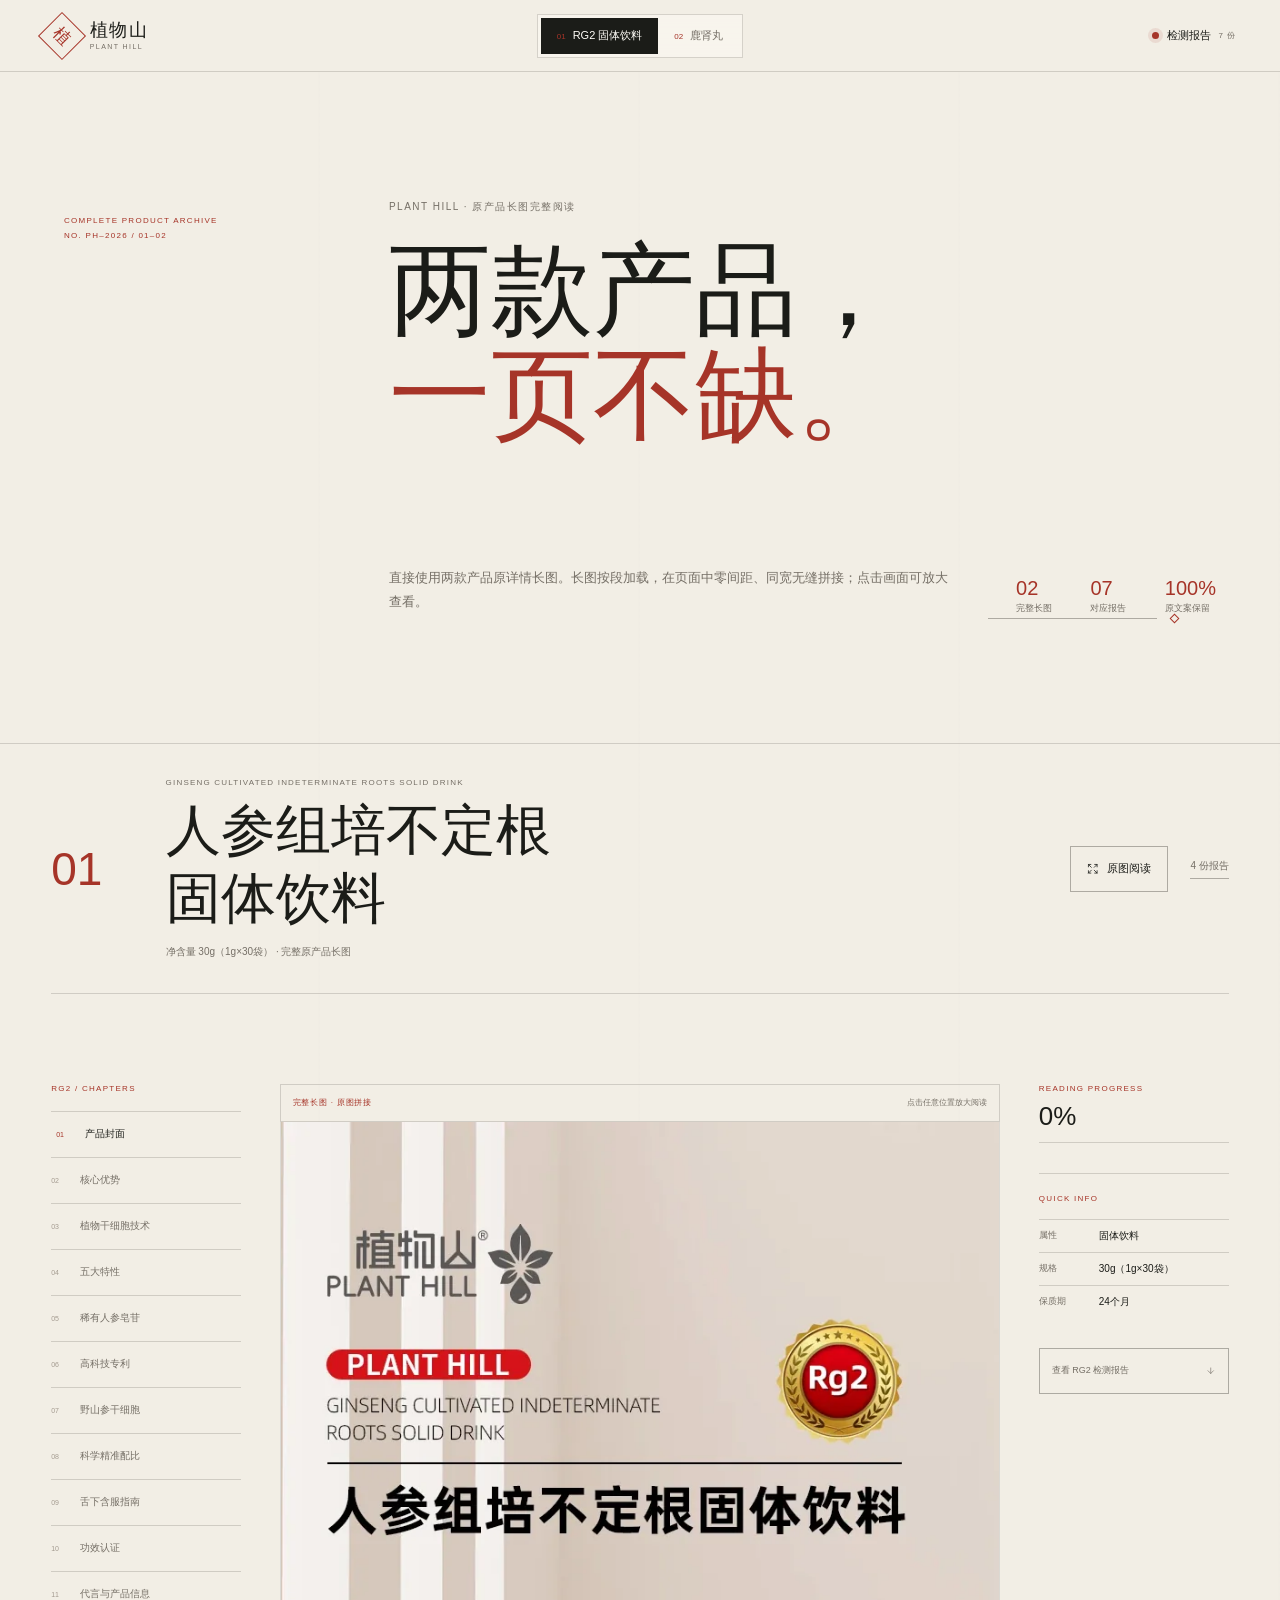
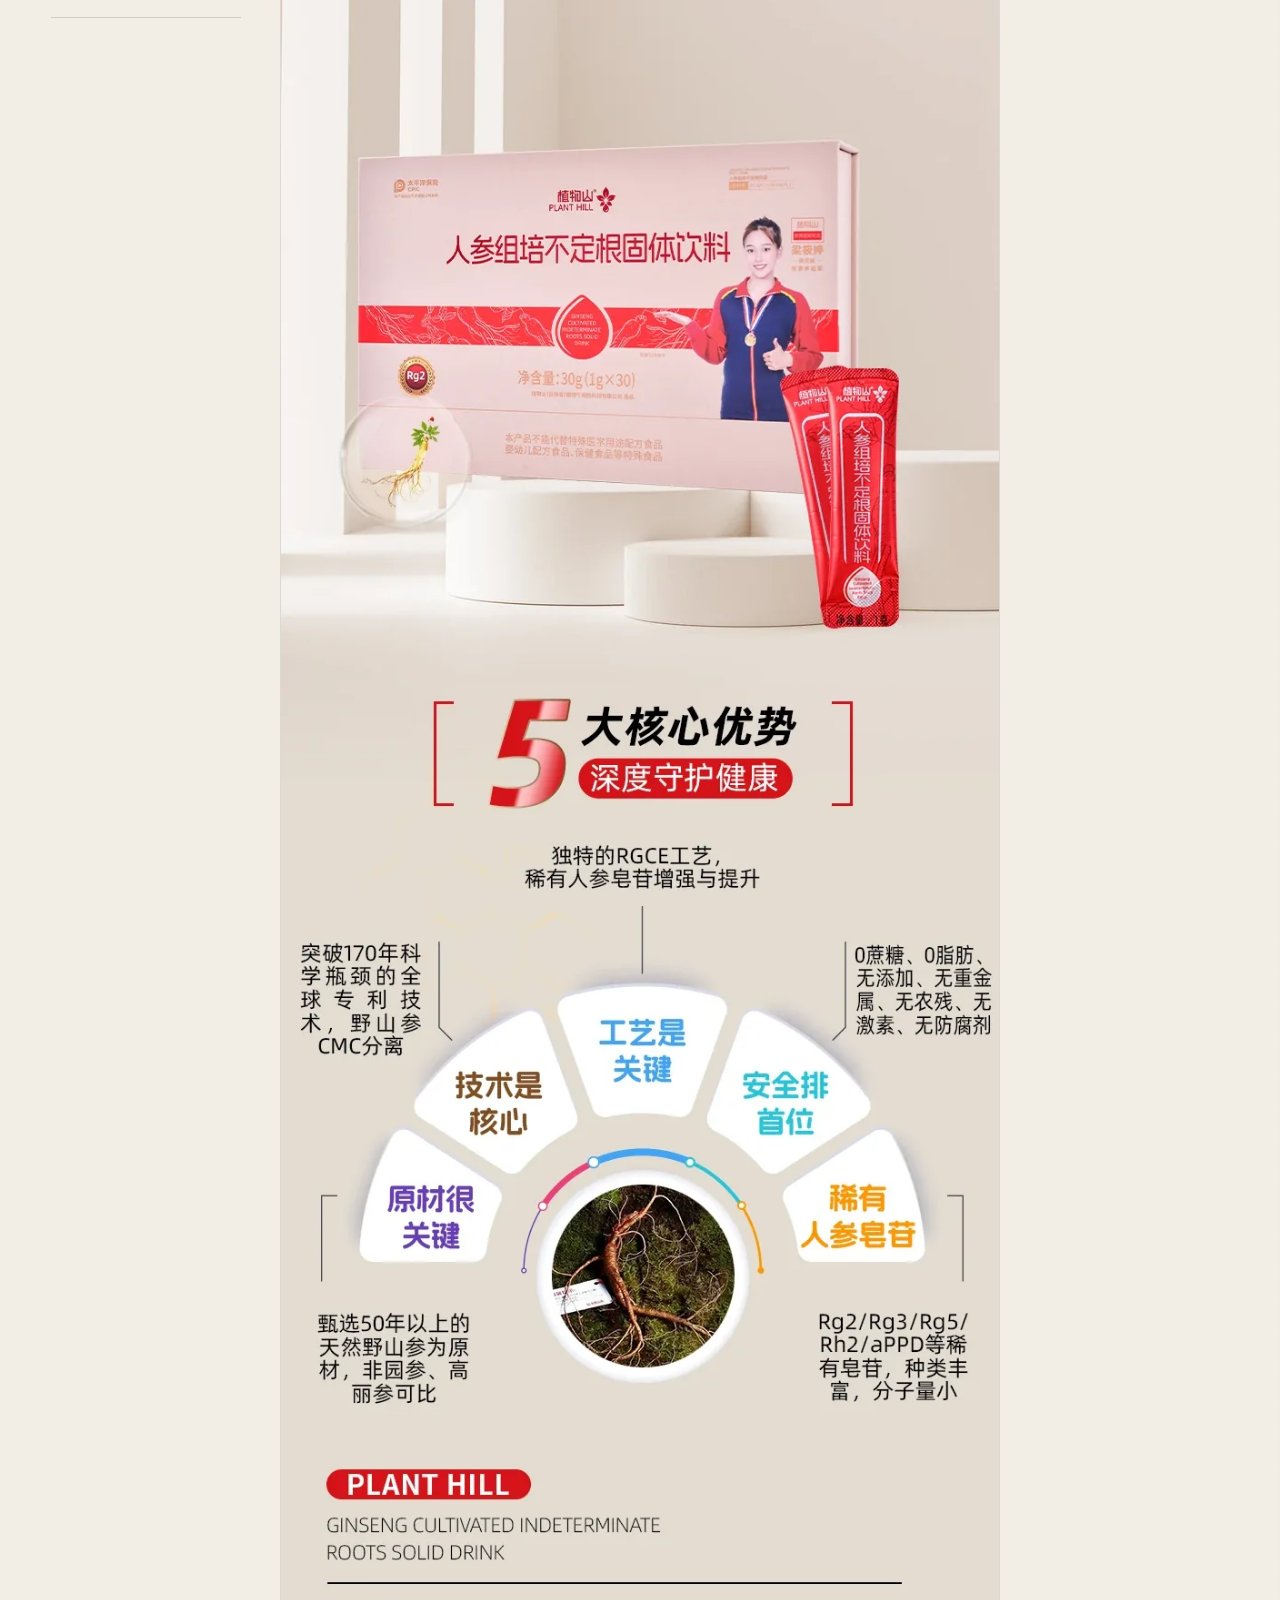
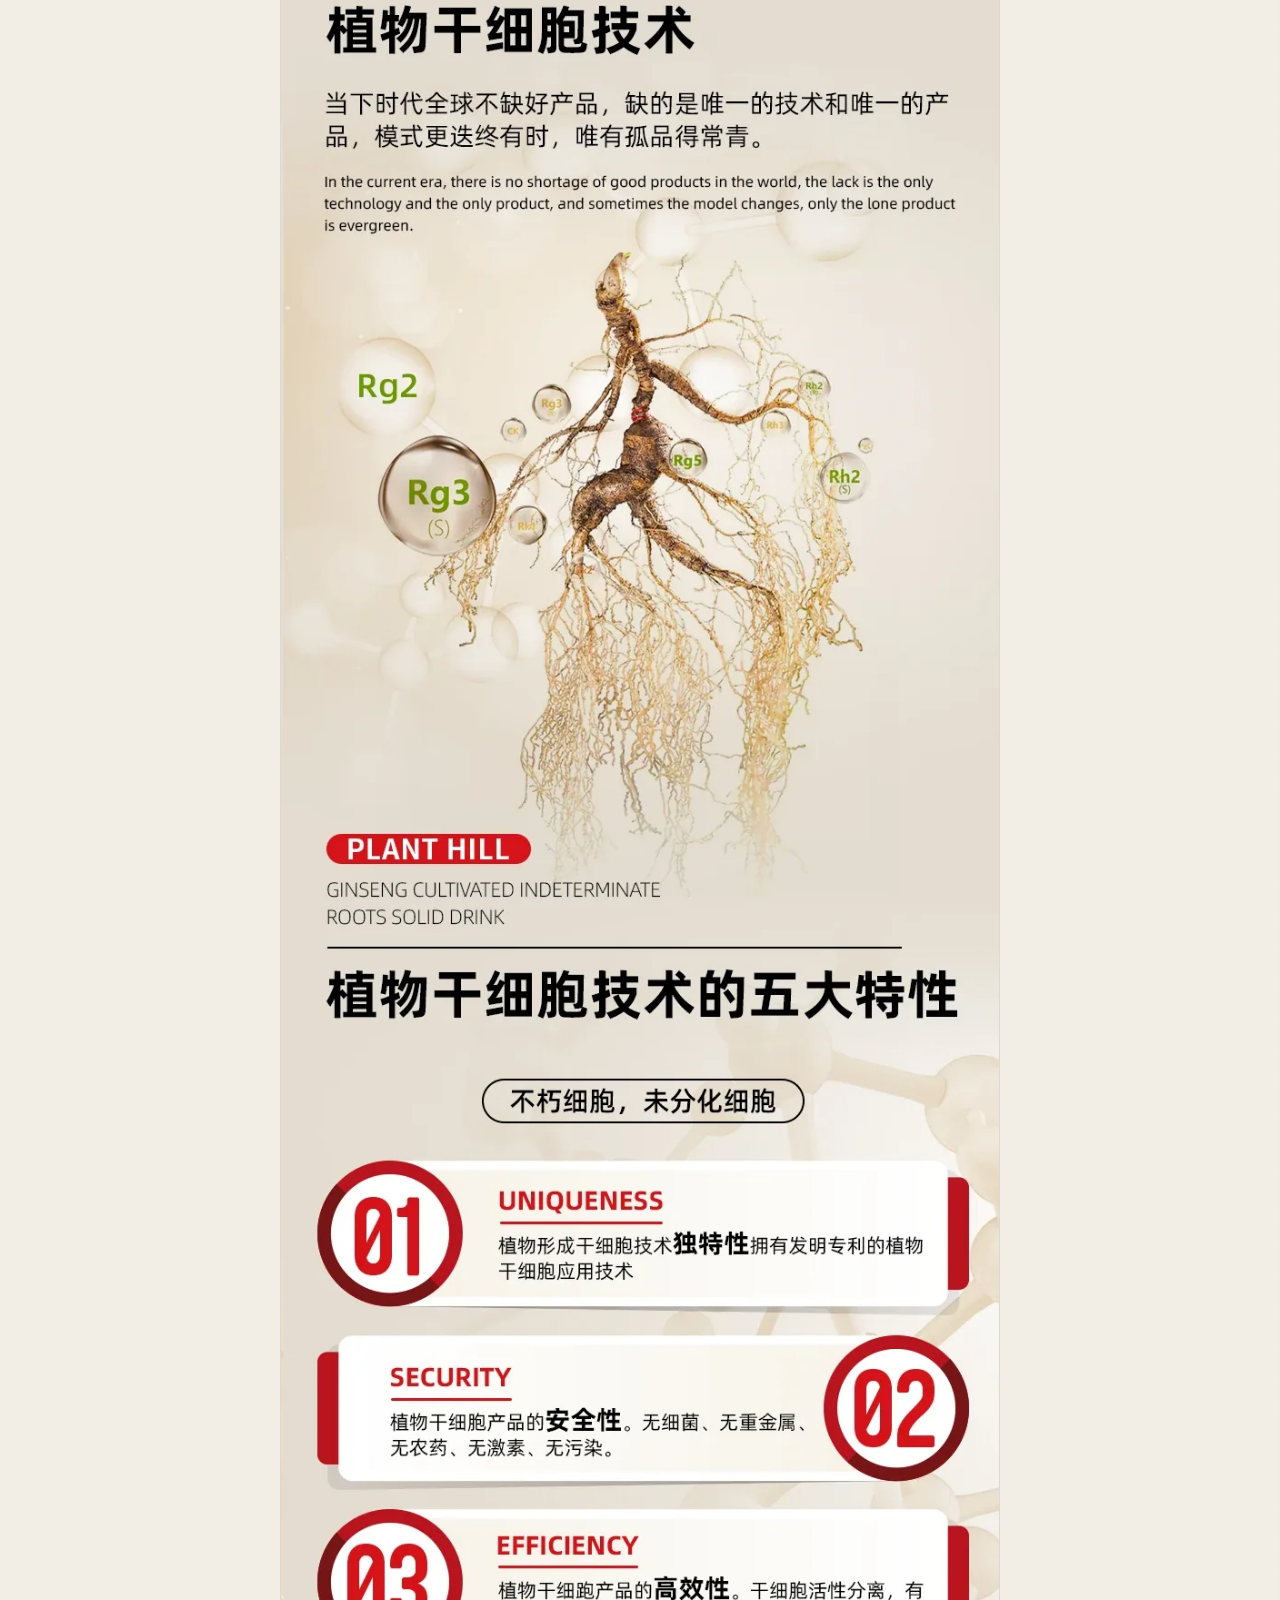
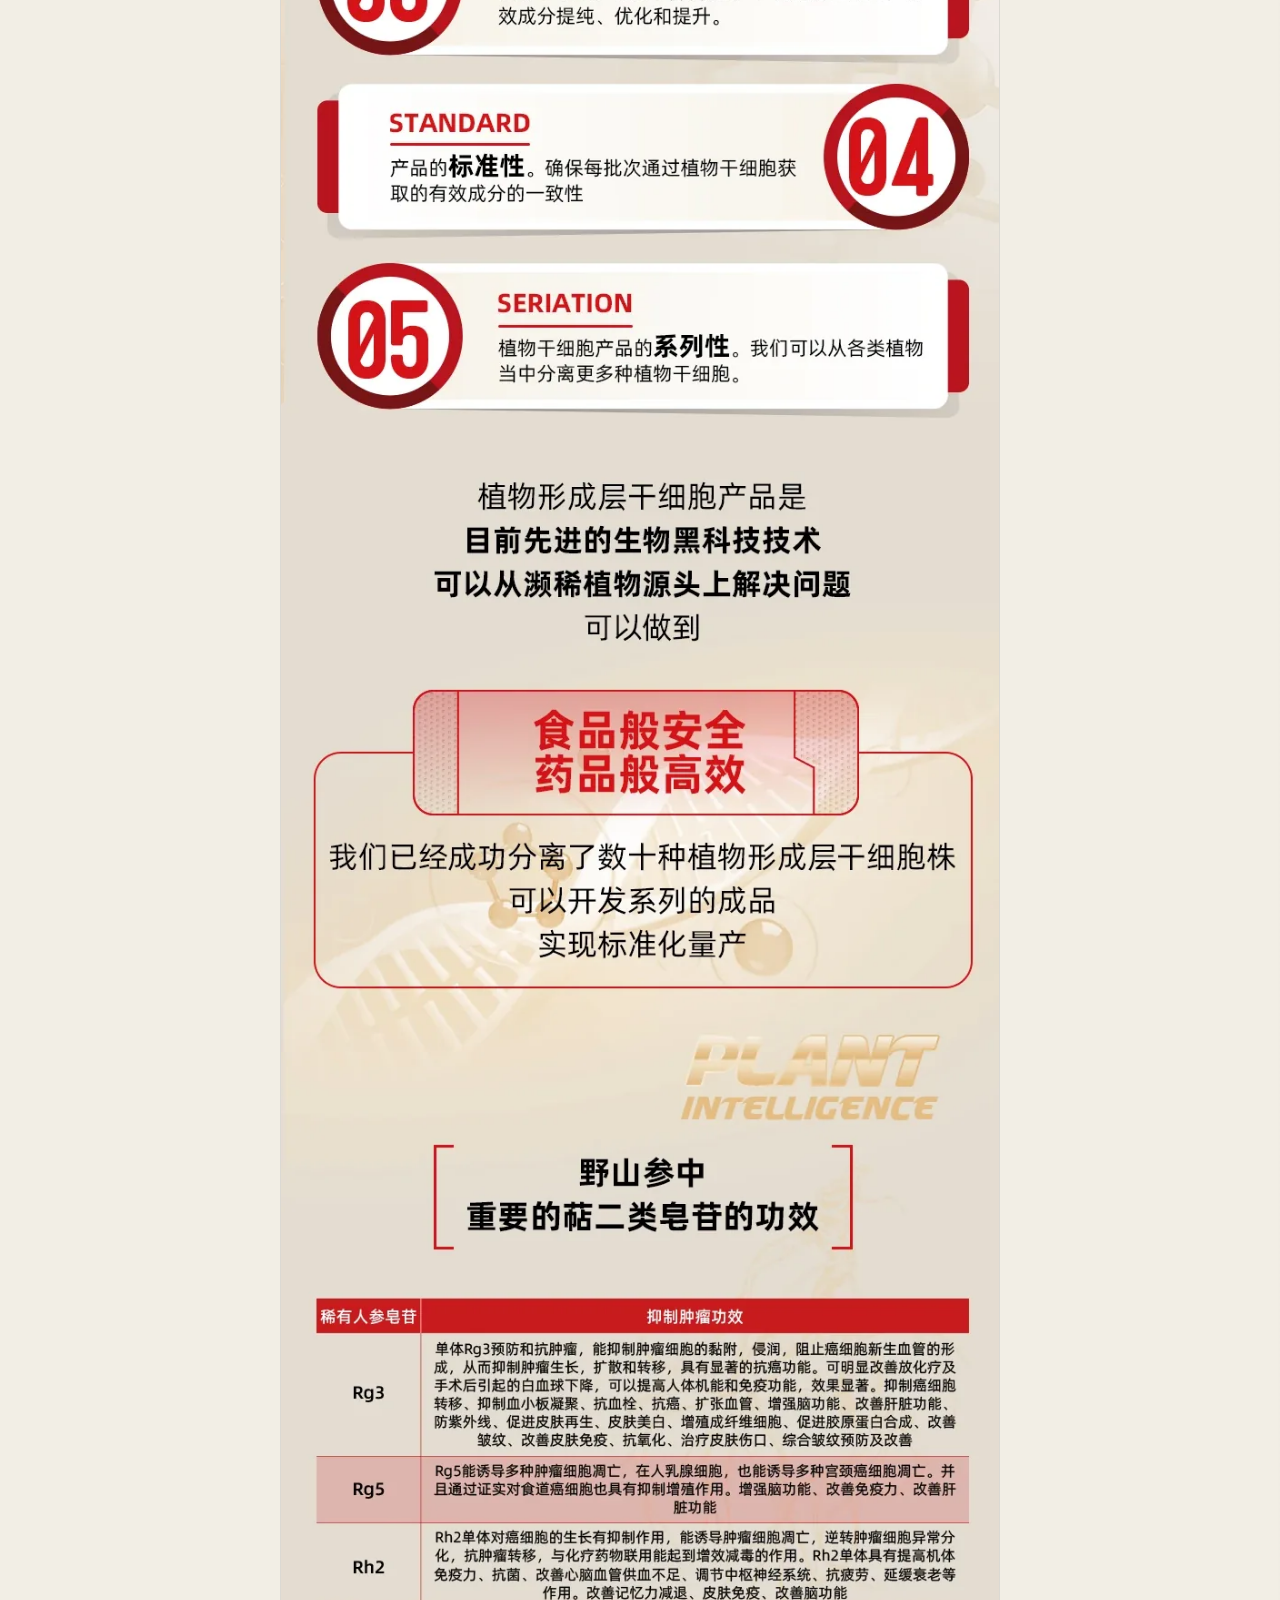
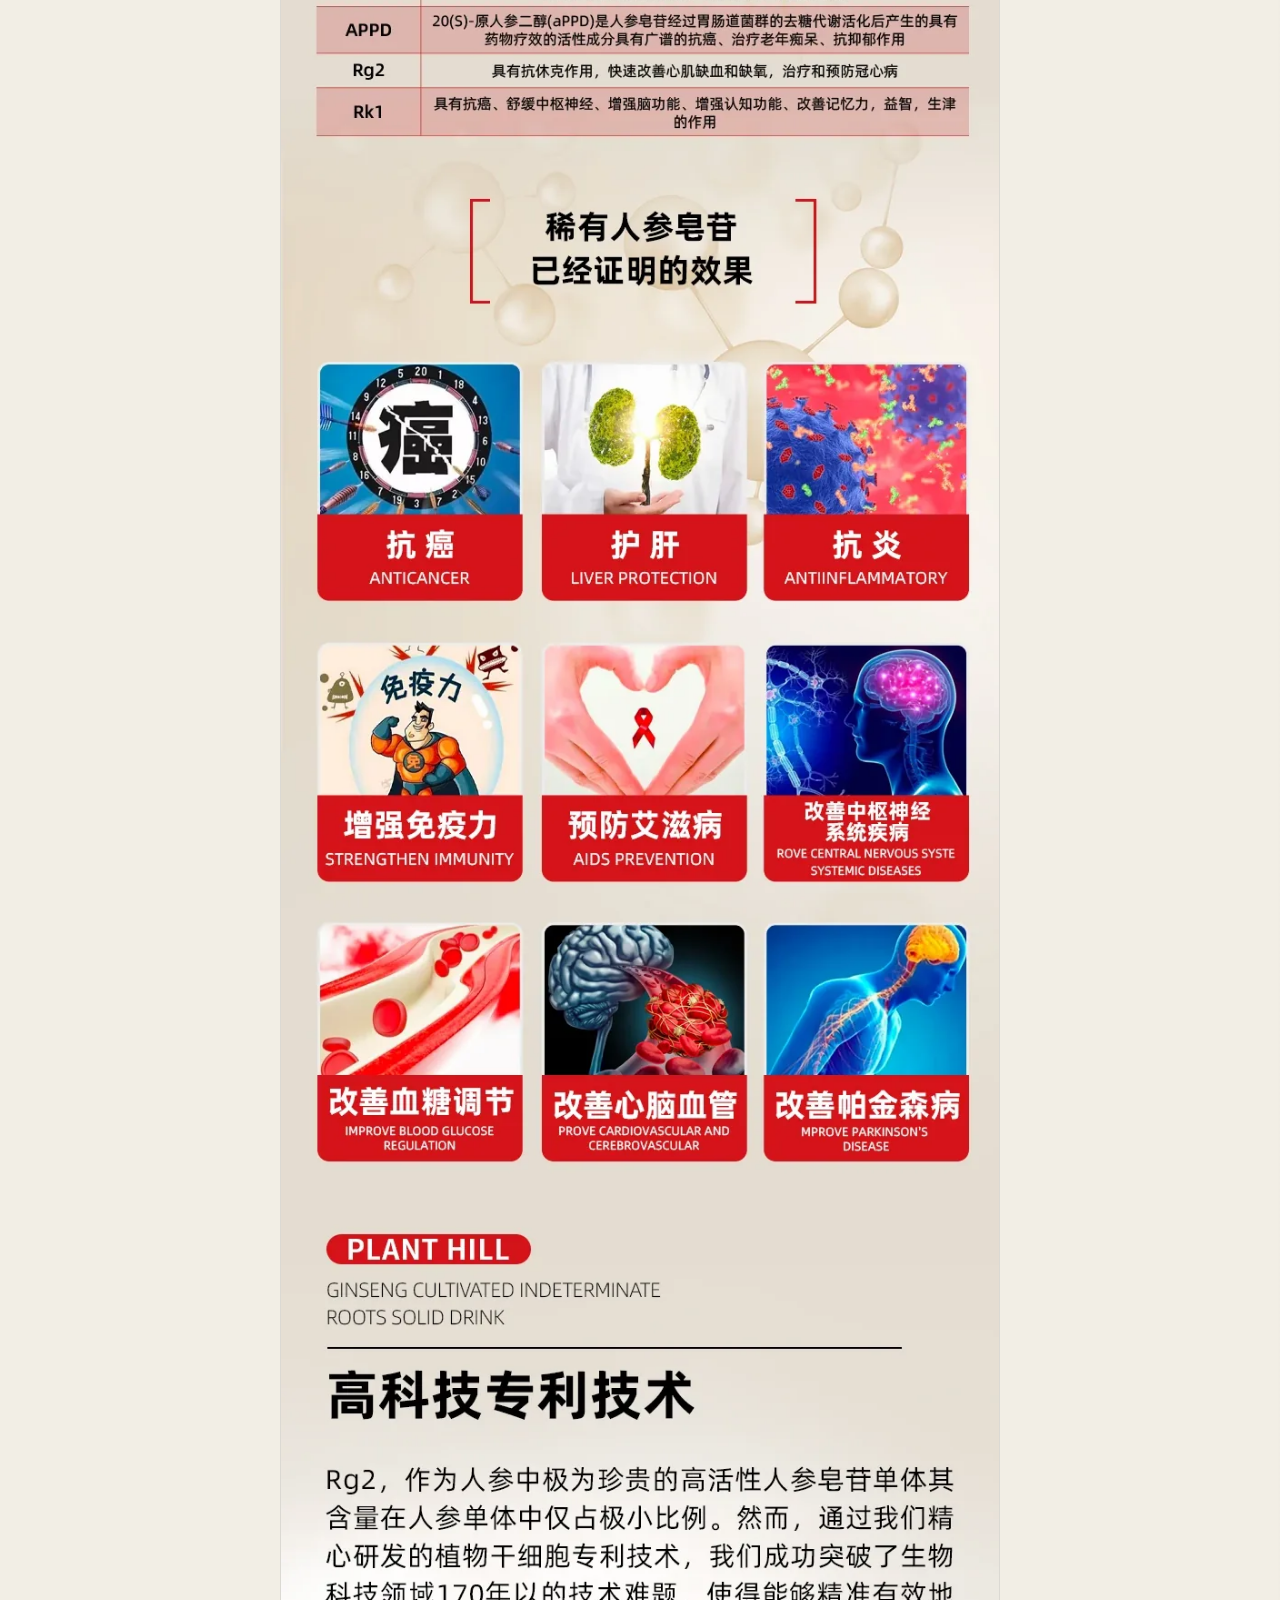
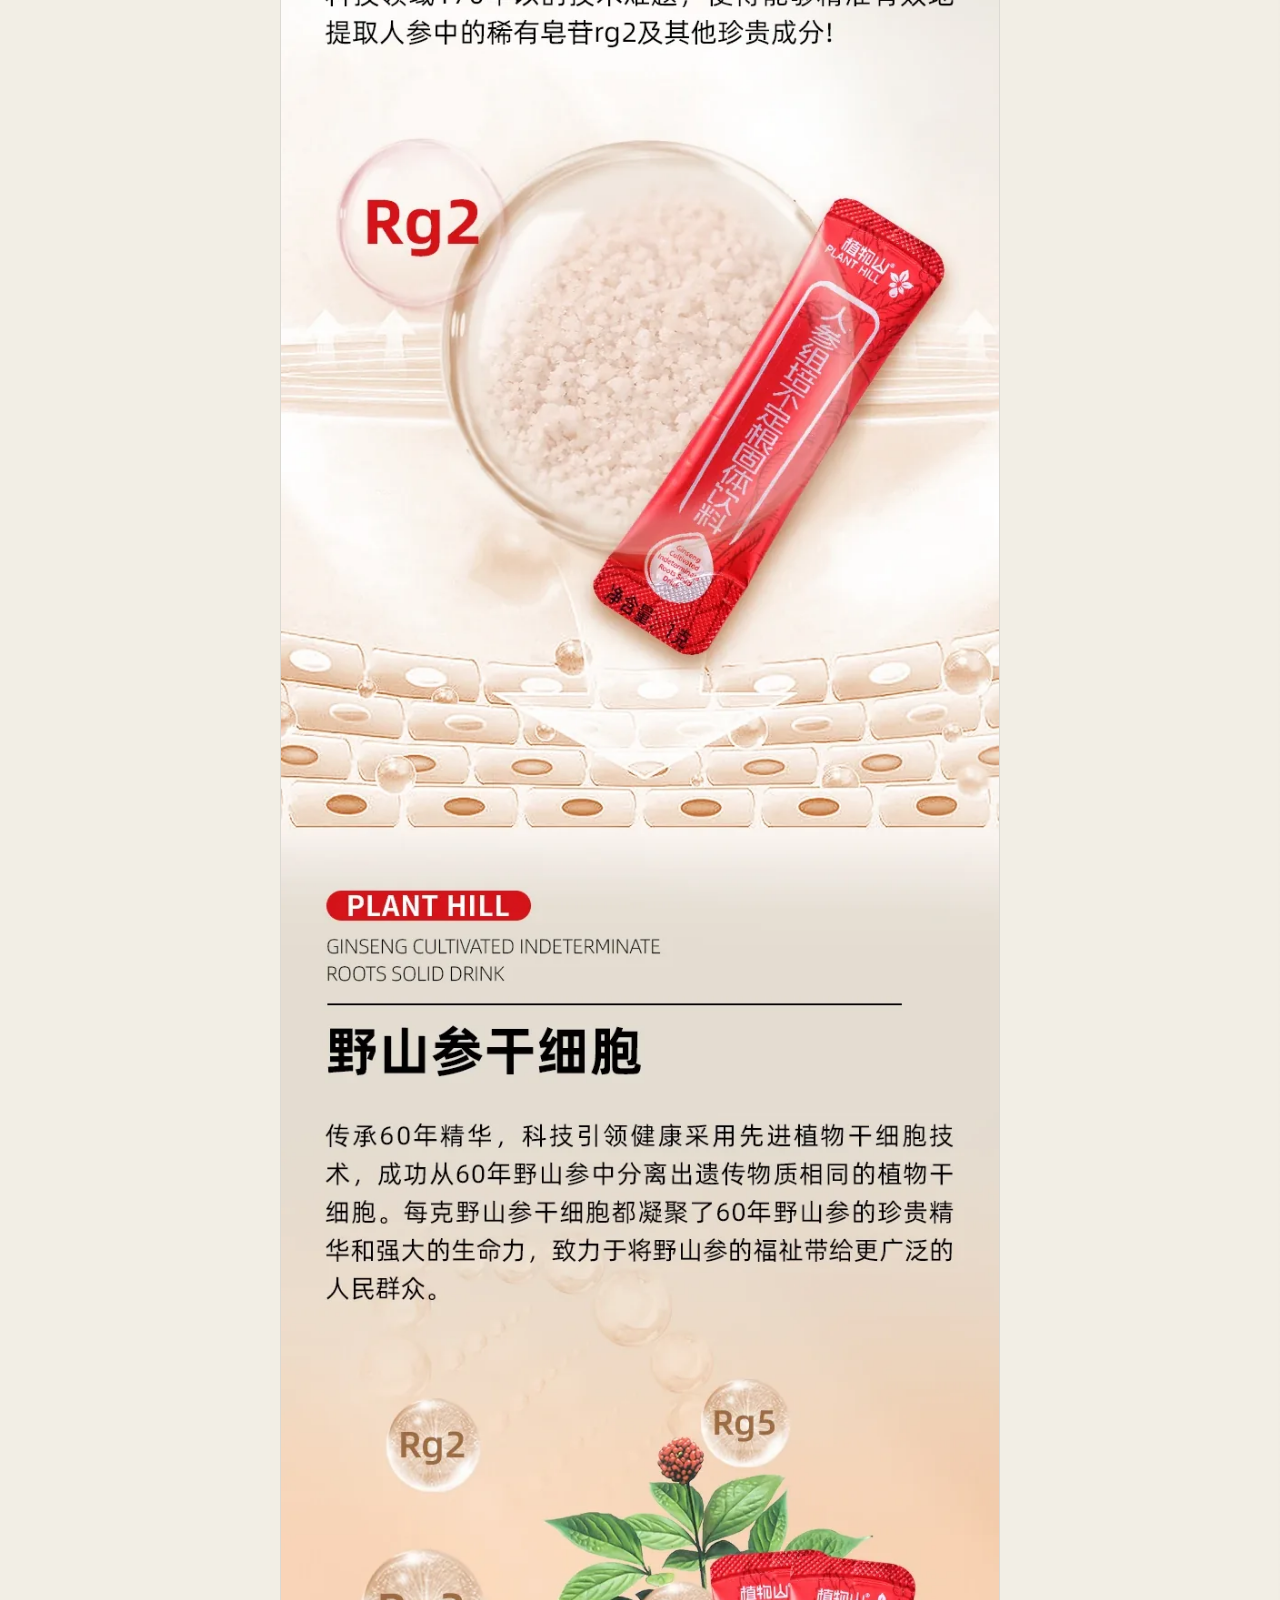
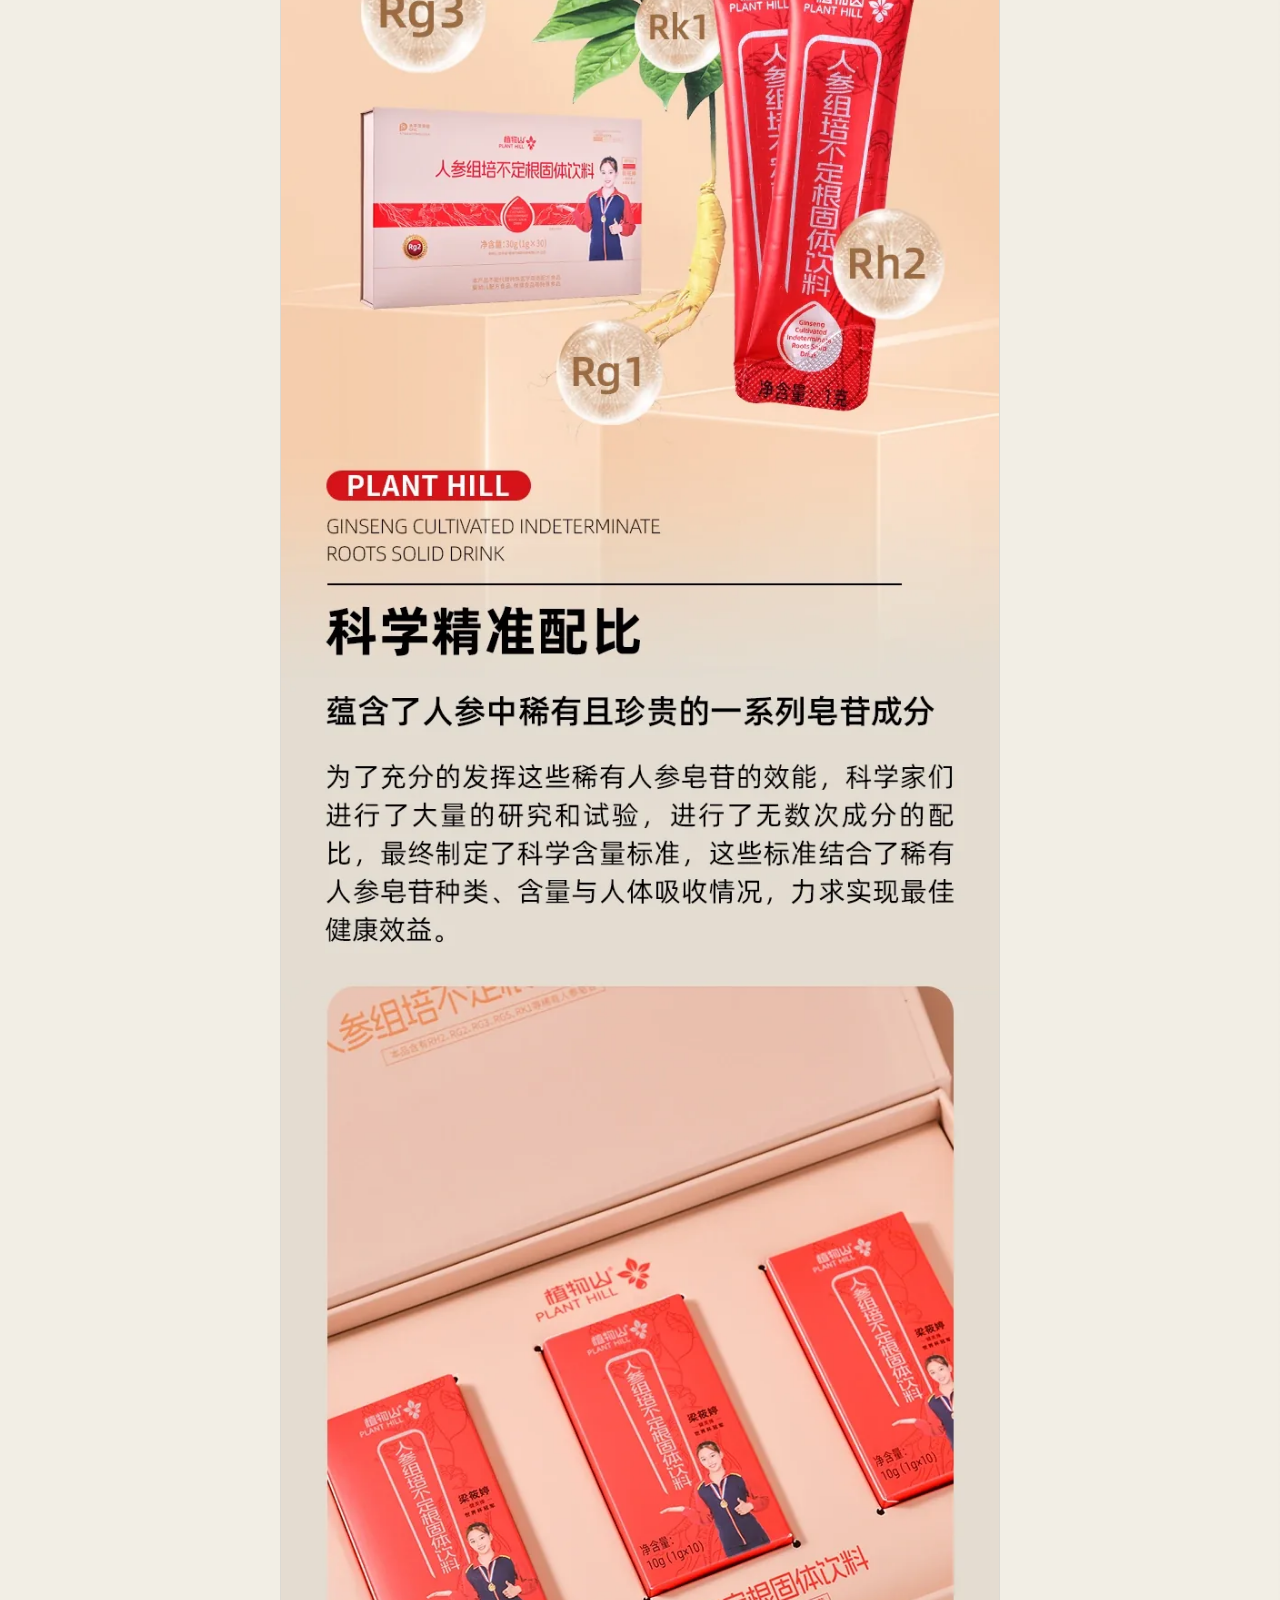
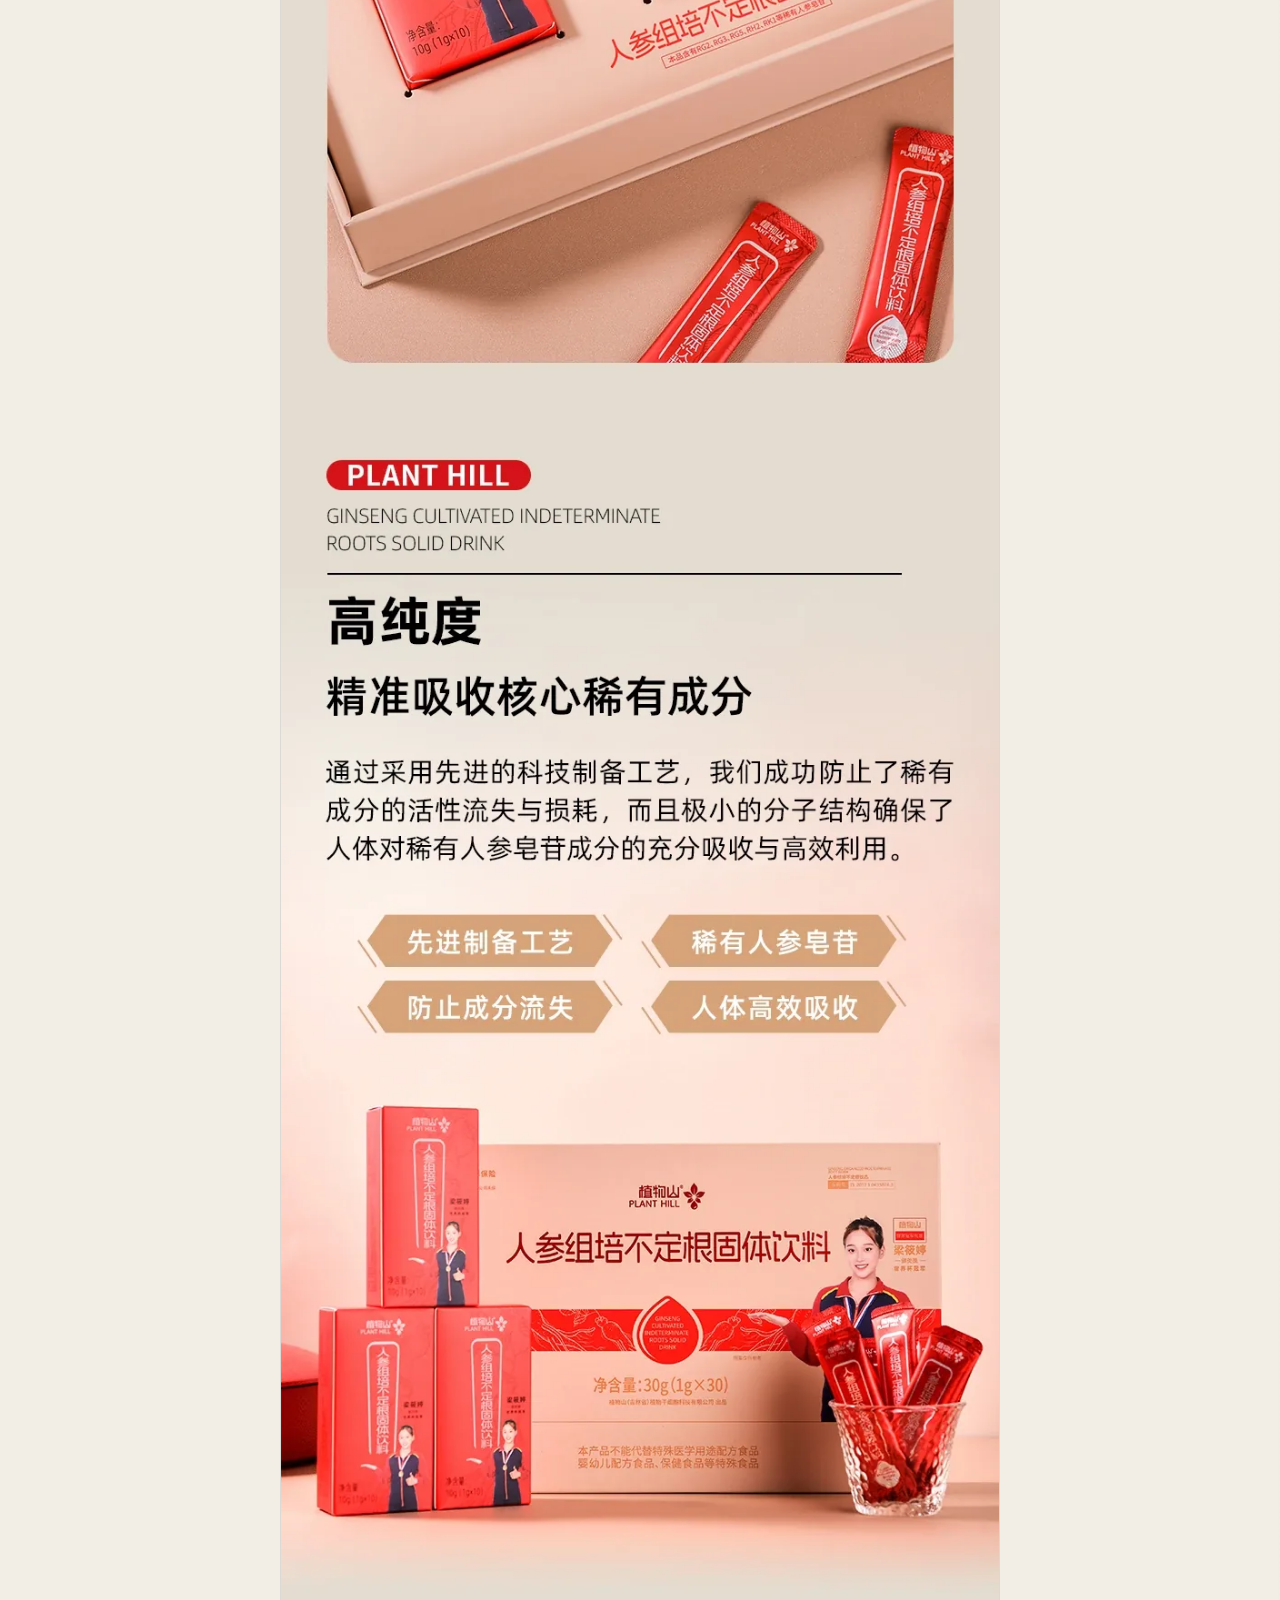
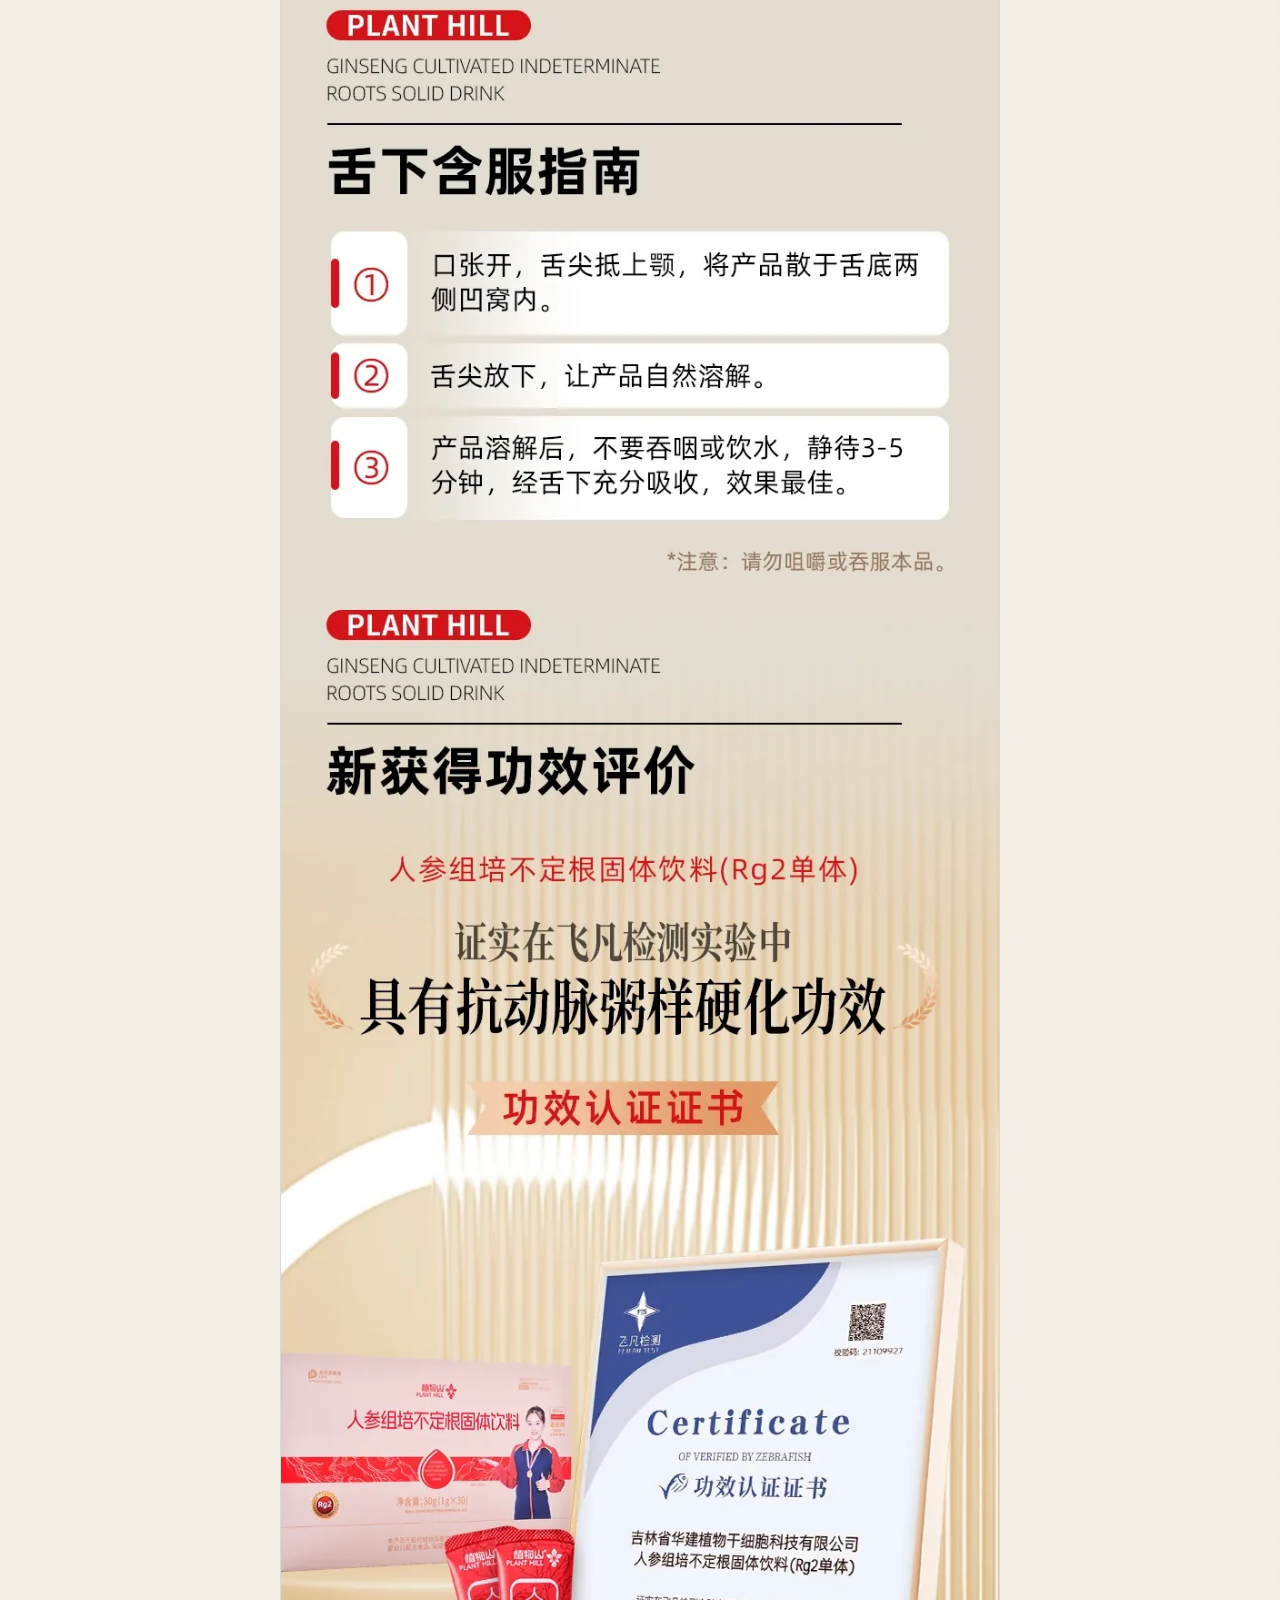
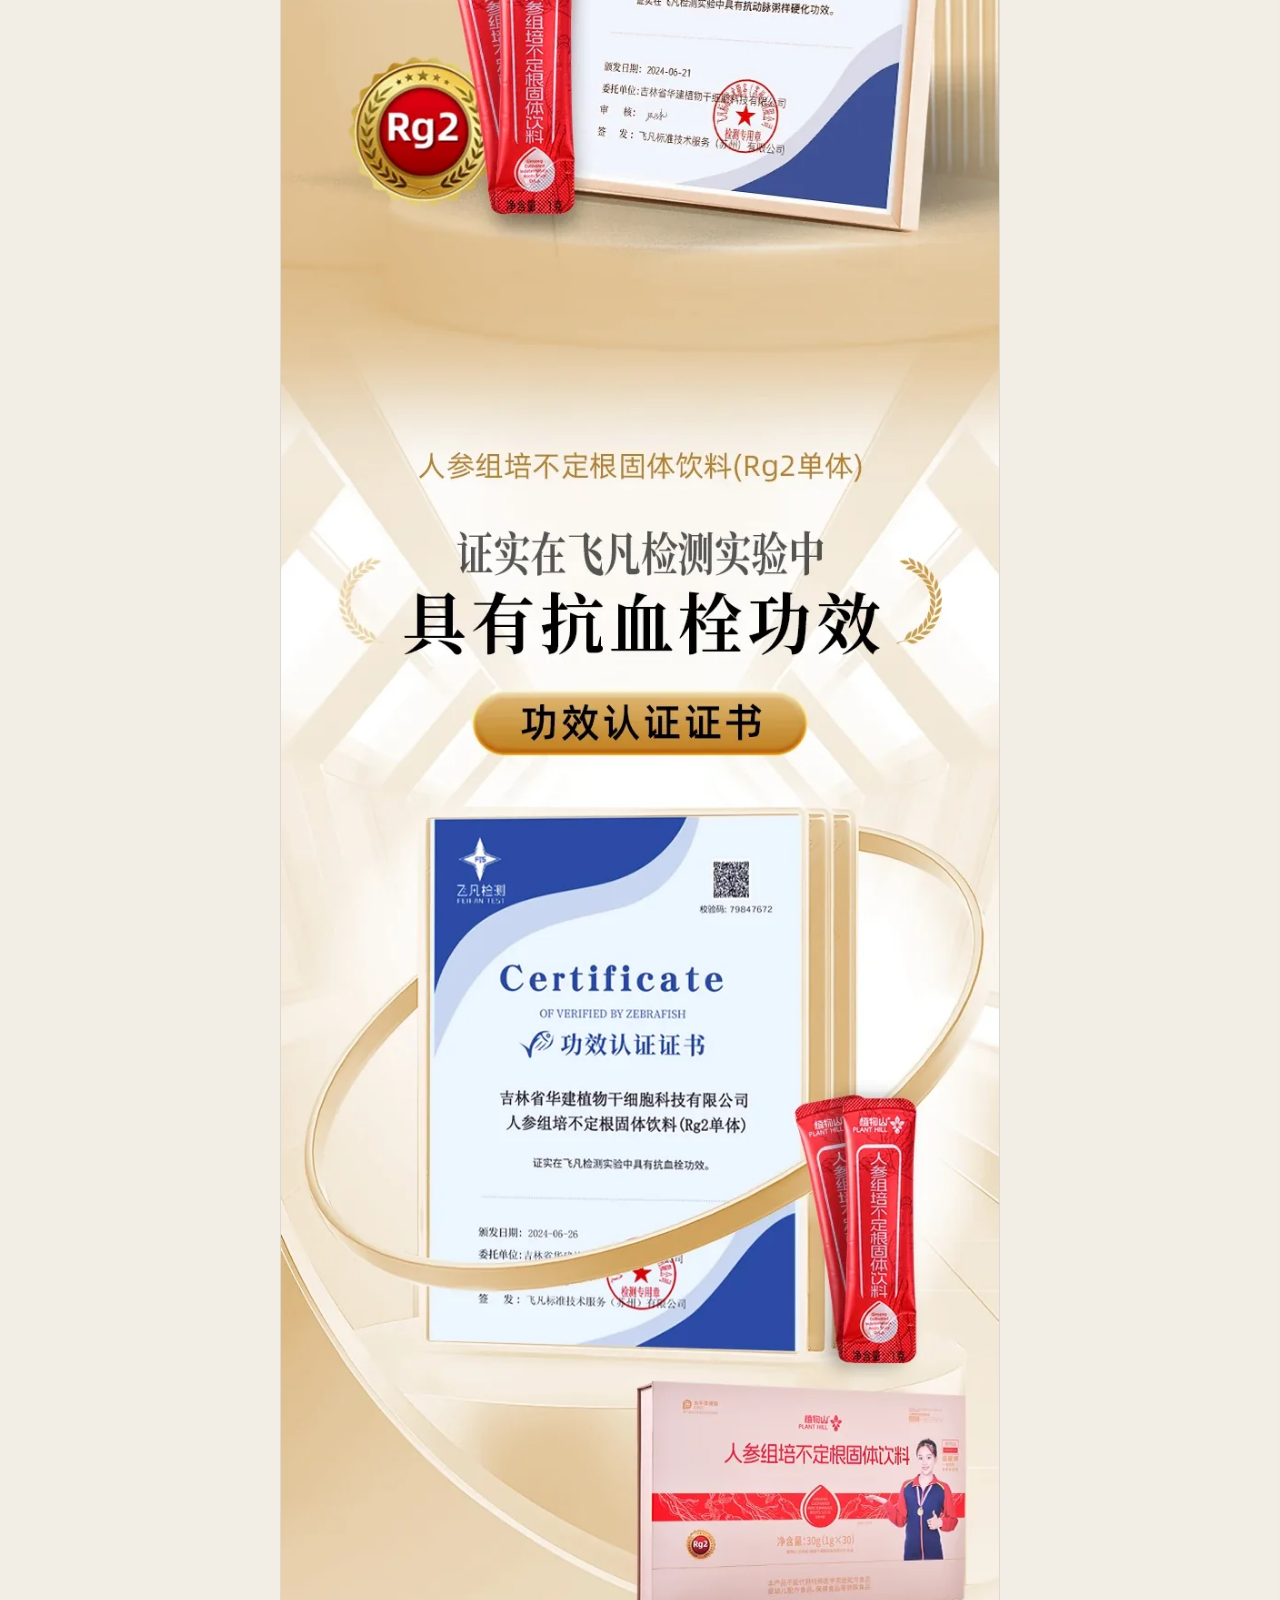
==== commit 50e40614: "更新: 长图切分加速加载(无缝拼接) + 成分气泡区固定(禁拖动/禁内部滚动)" ====
--- a/long-reader-archive.html
+++ b/long-reader-archive.html
@@ -97,8 +97,10 @@
             <span>点击任意位置放大阅读</span>
           </div>
           <div class="long-stack" data-long-product="rg2" data-total-height="20789" tabindex="0" role="button" aria-label="打开 RG2 产品长图阅读器">
-            <img src="assets/long/rg2-01.webp" alt="人参组培不定根固体饮料产品长图上半部分" width="790" height="10395" loading="lazy" decoding="async">
-            <img src="assets/long/rg2-02.webp" alt="人参组培不定根固体饮料产品长图下半部分" width="790" height="10394" loading="lazy" decoding="async">
+            <img src="assets/long/rg2-01.webp" alt="人参组培不定根固体饮料产品长图第1段" width="790" height="5198" loading="lazy" decoding="async">
+            <img src="assets/long/rg2-02.webp" alt="人参组培不定根固体饮料产品长图第2段" width="790" height="5197" loading="lazy" decoding="async">
+            <img src="assets/long/rg2-03.webp" alt="人参组培不定根固体饮料产品长图第3段" width="790" height="5197" loading="lazy" decoding="async">
+            <img src="assets/long/rg2-04.webp" alt="人参组培不定根固体饮料产品长图第4段" width="790" height="5197" loading="lazy" decoding="async">
             <span class="long-open-hint"><svg aria-hidden="true"><use href="#icon-expand"></use></svg>点击放大</span>
           </div>
         </div>
@@ -205,7 +207,9 @@
             <span>点击任意位置放大阅读</span>
           </div>
           <div class="long-stack" data-long-product="lushen" data-total-height="11874" tabindex="0" role="button" aria-label="打开鹿肾丸产品长图阅读器">
-            <img src="assets/long/lushen-complete.webp" alt="人参组培不定根鹿肾丸完整产品长图" width="790" height="11874" loading="lazy" decoding="async">
+            <img src="assets/long/lushen-01.webp" alt="人参组培不定根鹿肾丸产品长图第1段" width="790" height="3958" loading="lazy" decoding="async">
+            <img src="assets/long/lushen-02.webp" alt="人参组培不定根鹿肾丸产品长图第2段" width="790" height="3958" loading="lazy" decoding="async">
+            <img src="assets/long/lushen-03.webp" alt="人参组培不定根鹿肾丸产品长图第3段" width="790" height="3958" loading="lazy" decoding="async">
             <span class="long-open-hint"><svg aria-hidden="true"><use href="#icon-expand"></use></svg>点击放大</span>
           </div>
         </div>
